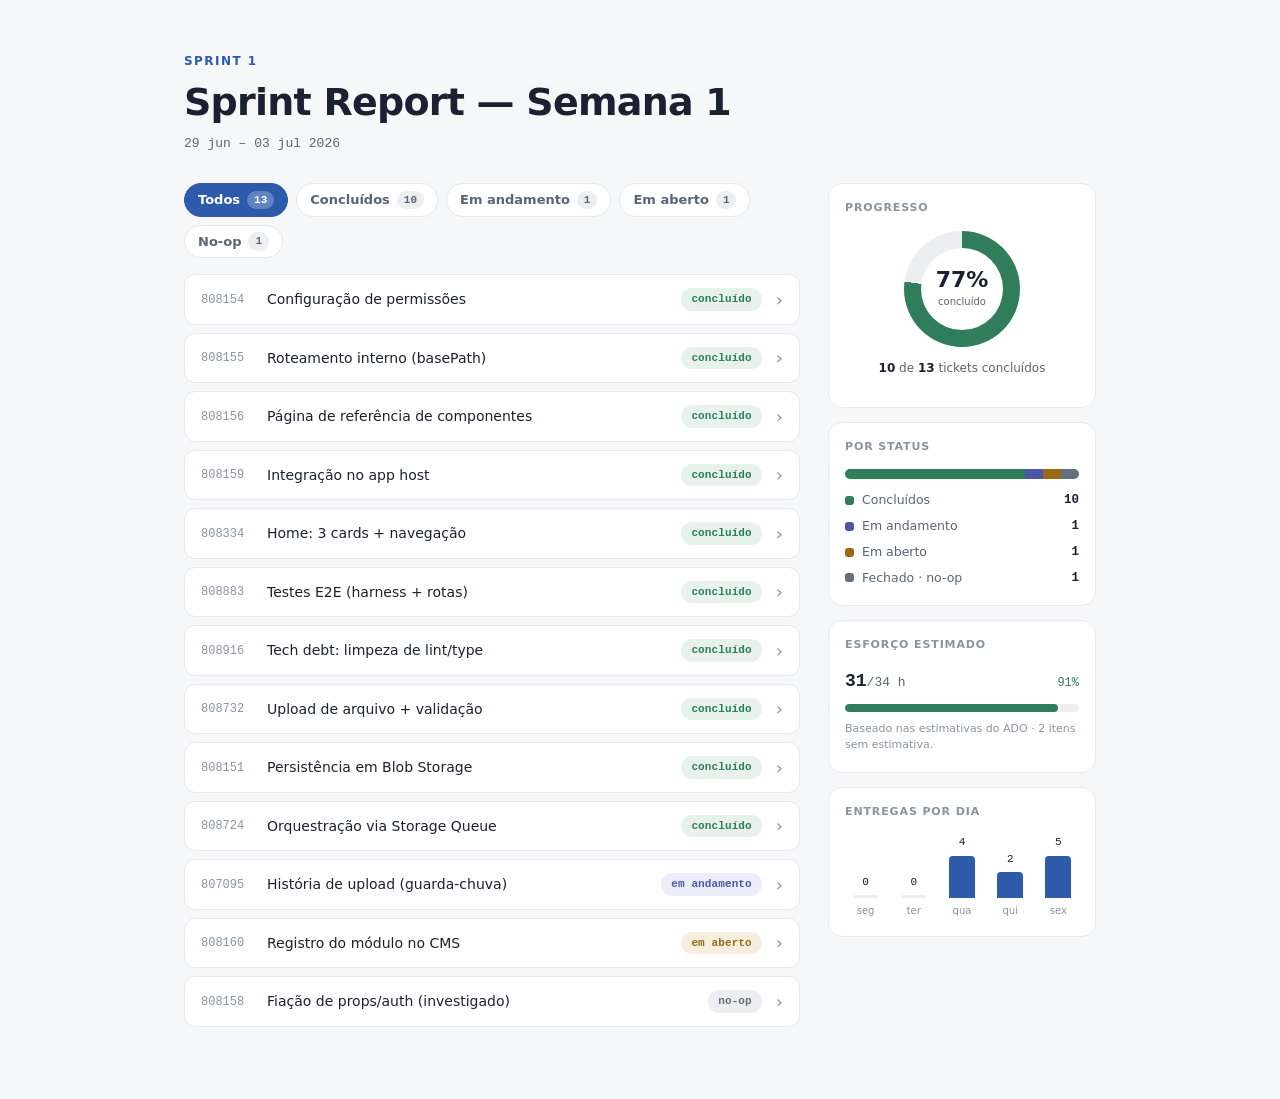
==== index.html @ 4665ab9e "update sprint report — week 1 (filters + analytics)" ====
<!doctype html>
<html lang="pt-BR">
<head>
<meta charset="utf-8">
<meta name="viewport" content="width=device-width, initial-scale=1">
<meta name="description" content="Sprint Report — Semana 1 (29 jun – 03 jul 2026)">
<title>Sprint Report — Semana 1</title>
<style>
  :root {
    --ground: #f6f7f9; --surface: #ffffff; --ink: #1b2130; --muted: #5a6474; --faint: #8a93a2;
    --border: #e5e8ee; --accent: #2e5aac; --accent-soft: #eaf0fb;
    --good: #2f7d5b; --good-soft: #e7f2ec; --wait: #9a6a12; --wait-soft: #f6eede;
    --prog: #4b57a6; --prog-soft: #ecedf8; --neutral: #64707f; --neutral-soft: #eceef1;
    --hover: #eef2fb;
    --sans: ui-sans-serif, system-ui, -apple-system, "Segoe UI", Roboto, Helvetica, Arial, sans-serif;
    --mono: ui-monospace, SFMono-Regular, "SF Mono", Menlo, Consolas, monospace;
  }
  * { box-sizing: border-box; }
  body { margin: 0; background: var(--ground); color: var(--ink); font-family: var(--sans); line-height: 1.5; -webkit-font-smoothing: antialiased; }
  .wrap { max-width: 960px; margin: 0 auto; padding: 52px 24px 72px; }
  .eyebrow { font-size: 12px; font-weight: 600; letter-spacing: .12em; text-transform: uppercase; color: var(--accent); margin: 0 0 12px; }
  h1 { font-size: clamp(26px, 4.5vw, 38px); font-weight: 700; letter-spacing: -0.02em; line-height: 1.1; margin: 0; text-wrap: balance; }
  .daterange { font-family: var(--mono); font-size: 13px; color: var(--muted); margin-top: 10px; font-variant-numeric: tabular-nums; }

  .layout { display: grid; grid-template-columns: minmax(0,1fr) 268px; gap: 28px; align-items: start; margin-top: 30px; }
  @media (max-width: 740px) { .layout { grid-template-columns: 1fr; } .sidebar { position: static !important; order: -1; } }

  .filters { display: flex; flex-wrap: wrap; gap: 8px; margin-bottom: 16px; }
  .fchip { appearance: none; font: inherit; font-size: 13px; font-weight: 600; color: var(--muted); background: var(--surface);
    border: 1px solid var(--border); border-radius: 999px; padding: 6px 13px; cursor: pointer; display: inline-flex; align-items: center; gap: 7px;
    transition: background-color .15s ease, border-color .15s ease, color .15s ease; }
  .fchip span { font-family: var(--mono); font-size: 11px; font-weight: 700; padding: 1px 7px; border-radius: 999px; background: var(--neutral-soft); color: var(--muted); }
  .fchip:hover { background: var(--hover); }
  .fchip[aria-pressed="true"] { background: var(--accent); border-color: var(--accent); color: #fff; }
  .fchip[aria-pressed="true"] span { background: rgba(255,255,255,.25); color: #fff; }
  .fchip:focus-visible { outline: 2px solid var(--accent); outline-offset: 2px; }

  .tickets { display: flex; flex-direction: column; gap: 8px; }
  .empty { color: var(--faint); font-size: 13.5px; padding: 20px 4px; display: none; }

  details.tk { background: var(--surface); border: 1px solid var(--border); border-radius: 11px; overflow: hidden; }
  details.tk[hidden] { display: none; }
  details.tk > summary { list-style: none; cursor: pointer; display: flex; align-items: center; gap: 14px; padding: 13px 16px; user-select: none; transition: background-color .15s ease; }
  details.tk > summary::-webkit-details-marker { display: none; }
  details.tk > summary:hover { background: var(--hover); }
  details.tk > summary:hover .chev { color: var(--accent); }
  details.tk:hover { border-color: #d3dae8; }
  details.tk > summary:focus-visible { outline: 2px solid var(--accent); outline-offset: -2px; border-radius: 11px; }
  details.tk[open] > summary { border-bottom: 1px solid var(--border); }
  summary .id { font-family: var(--mono); font-size: 12px; color: var(--faint); font-variant-numeric: tabular-nums; min-width: 52px; }
  summary .t { font-size: 14px; flex: 1; min-width: 0; }
  summary .chev { color: var(--faint); font-size: 18px; line-height: 1; transition: transform .18s ease; flex-shrink: 0; }
  details.tk[open] > summary .chev { transform: rotate(90deg); }
  @media (prefers-reduced-motion: reduce) { summary .chev, details.tk > summary, .fchip { transition: none; } }
  .tk .desc { padding: 13px 16px 16px 68px; font-size: 13.5px; color: var(--muted); line-height: 1.6; }
  .tk .desc code { font-family: var(--mono); font-size: .9em; background: var(--neutral-soft); color: var(--ink); padding: 1px 5px; border-radius: 5px; }

  .chip { display: inline-block; font-size: 11px; font-weight: 600; padding: 3px 10px; border-radius: 999px; font-family: var(--mono); letter-spacing: .01em; white-space: nowrap; flex-shrink: 0; }
  .chip.done { background: var(--good-soft); color: var(--good); }
  .chip.prog { background: var(--prog-soft); color: var(--prog); }
  .chip.open { background: var(--wait-soft); color: var(--wait); }
  .chip.noop { background: var(--neutral-soft); color: var(--neutral); }

  .sidebar { position: sticky; top: 20px; display: flex; flex-direction: column; gap: 14px; }
  .card { background: var(--surface); border: 1px solid var(--border); border-radius: 14px; padding: 16px 16px 18px; }
  .card h3 { margin: 0 0 14px; font-size: 11px; font-weight: 700; letter-spacing: .08em; text-transform: uppercase; color: var(--faint); }

  .ring { width: 116px; height: 116px; border-radius: 50%; margin: 0 auto 4px;
    background: conic-gradient(var(--good) 0 77%, var(--neutral-soft) 0 100%); display: grid; place-items: center; }
  .ring .hole { width: 82px; height: 82px; border-radius: 50%; background: var(--surface); display: grid; place-items: center; text-align: center; }
  .ring .pct { font-size: 22px; font-weight: 700; font-variant-numeric: tabular-nums; line-height: 1; }
  .ring .sub { font-size: 10px; color: var(--muted); margin-top: 3px; }
  .ring-cap { text-align: center; font-size: 12px; color: var(--muted); }
  .ring-cap b { color: var(--ink); font-variant-numeric: tabular-nums; }

  .stack { display: flex; height: 10px; border-radius: 999px; overflow: hidden; margin-bottom: 12px; }
  .stack > i { display: block; }
  .stack .s-done { background: var(--good); } .stack .s-prog { background: var(--prog); } .stack .s-open { background: var(--wait); } .stack .s-noop { background: var(--neutral); }
  .legend { display: flex; flex-direction: column; gap: 7px; }
  .legend .row { display: flex; align-items: center; gap: 8px; font-size: 12.5px; color: var(--muted); }
  .legend .dot { width: 9px; height: 9px; border-radius: 3px; flex-shrink: 0; }
  .legend .row b { margin-left: auto; font-family: var(--mono); font-variant-numeric: tabular-nums; color: var(--ink); }
  .dot.done { background: var(--good); } .dot.prog { background: var(--prog); } .dot.open { background: var(--wait); } .dot.noop { background: var(--neutral); }

  .effort .top { display: flex; align-items: baseline; justify-content: space-between; margin-bottom: 9px; }
  .effort .h { font-family: var(--mono); font-variant-numeric: tabular-nums; }
  .effort .h b { font-size: 18px; } .effort .h span { color: var(--muted); font-size: 13px; }
  .effort .pct { font-family: var(--mono); font-size: 12px; color: var(--good); }
  .bar { height: 8px; border-radius: 999px; background: var(--neutral-soft); overflow: hidden; }
  .bar > i { display: block; height: 100%; background: var(--good); border-radius: 999px; }
  .note { font-size: 11px; color: var(--faint); margin: 9px 0 0; }

  .days { display: flex; align-items: flex-end; gap: 7px; height: 84px; margin-top: 4px; }
  .days .col { flex: 1; display: flex; flex-direction: column; align-items: center; justify-content: flex-end; gap: 5px; height: 100%; }
  .days .b { width: 100%; max-width: 26px; background: var(--accent); border-radius: 4px 4px 0 0; min-height: 3px; }
  .days .b.zero { background: var(--neutral-soft); }
  .days .n { font-family: var(--mono); font-size: 11px; font-variant-numeric: tabular-nums; color: var(--ink); }
  .days .lbl { font-size: 10px; color: var(--faint); }
</style>
</head>
<body>
<div class="wrap">
  <header>
    <p class="eyebrow">Sprint 1</p>
    <h1>Sprint Report — Semana 1</h1>
    <p class="daterange">29 jun – 03 jul 2026</p>
  </header>

  <div class="layout">
    <main>
      <div class="filters" role="group" aria-label="Filtrar por status">
        <button class="fchip" data-filter="all" aria-pressed="true">Todos <span>13</span></button>
        <button class="fchip" data-filter="done" aria-pressed="false">Concluídos <span>10</span></button>
        <button class="fchip" data-filter="prog" aria-pressed="false">Em andamento <span>1</span></button>
        <button class="fchip" data-filter="open" aria-pressed="false">Em aberto <span>1</span></button>
        <button class="fchip" data-filter="noop" aria-pressed="false">No-op <span>1</span></button>
      </div>

      <div class="tickets">
        <details class="tk" data-status="done"><summary><span class="id">808154</span><span class="t">Configuração de permissões</span><span class="chip done">concluído</span><span class="chev">›</span></summary><div class="desc">Registrou o módulo no pacote de permissões compartilhado (<code>fe-tools</code>) para habilitar o gate de acesso por perfil. Inclui bump de versão do pacote e teste.</div></details>
        <details class="tk" data-status="done"><summary><span class="id">808155</span><span class="t">Roteamento interno (basePath)</span><span class="chip done">concluído</span><span class="chev">›</span></summary><div class="desc">Roteamento interno com React Router sob um <code>basePath</code>, seguindo o padrão já adotado por outros módulos. Inclui rota de showcase protegida para ambientes não-produção.</div></details>
        <details class="tk" data-status="done"><summary><span class="id">808156</span><span class="t">Página de referência de componentes</span><span class="chip done">concluído</span><span class="chev">›</span></summary><div class="desc">Página de showcase da biblioteca de componentes (átomos reconstruídos localmente) como guia de design para devs e IA. Protegida para não-produção.</div></details>
        <details class="tk" data-status="done"><summary><span class="id">808159</span><span class="t">Integração no app host</span><span class="chip done">concluído</span><span class="chev">›</span></summary><div class="desc">Integração do módulo no app host — registro, wrapper e rota protegida por permissão. Passou a consumir o módulo como dependência real do feed (não mais alias local).</div></details>
        <details class="tk" data-status="done"><summary><span class="id">808334</span><span class="t">Home: 3 cards + navegação</span><span class="chip done">concluído</span><span class="chev">›</span></summary><div class="desc">Página inicial com os 3 cards de feature e navegação para páginas stub. Acessibilidade (teclado/aria) e i18n (pt/en/es) cobertos.</div></details>
        <details class="tk" data-status="done"><summary><span class="id">808883</span><span class="t">Testes E2E (harness + rotas)</span><span class="chip done">concluído</span><span class="chev">›</span></summary><div class="desc">Harness de testes E2E (Playwright) co-localizado no repositório do módulo, mais uma suíte de rotas. Execução local/on-demand (estágio de CI adiado por ser dep cross-team).</div></details>
        <details class="tk" data-status="done"><summary><span class="id">808916</span><span class="t">Tech debt: limpeza de lint/type</span><span class="chip done">concluído</span><span class="chev">›</span></summary><div class="desc">Remoção de todas as 28 supressões de lint/type na raiz, trocando comentários de supressão por política de ESLint adequada. Zero warnings ao final.</div></details>
        <details class="tk" data-status="done"><summary><span class="id">808732</span><span class="t">Upload de arquivo + validação</span><span class="chip done">concluído</span><span class="chev">›</span></summary><div class="desc">Tela de upload de arquivo (PDF) com validação no cliente e tratamento de progresso/erro (watchdog de stall + abort).</div></details>
        <details class="tk" data-status="done"><summary><span class="id">808151</span><span class="t">Persistência em Blob Storage</span><span class="chip done">concluído</span><span class="chev">›</span></summary><div class="desc">Camada de persistência do documento em Azure Blob Storage, com validação (magic bytes) e limite de tamanho no caminho de upload.</div></details>
        <details class="tk" data-status="done"><summary><span class="id">808724</span><span class="t">Orquestração via Storage Queue</span><span class="chip done">concluído</span><span class="chev">›</span></summary><div class="desc">Orquestração via Azure Storage Queue para disparar o pipeline de ingestão de forma assíncrona (event-driven).</div></details>
        <details class="tk" data-status="prog"><summary><span class="id">807095</span><span class="t">História de upload (guarda-chuva)</span><span class="chip prog">em andamento</span><span class="chev">›</span></summary><div class="desc">História guarda-chuva do upload de arquivo via seleção manual. As tasks de front e backend já concluíram; a história segue aberta para o restante do fluxo (extração/processamento).</div></details>
        <details class="tk" data-status="open"><summary><span class="id">808160</span><span class="t">Registro do módulo no CMS</span><span class="chip open">em aberto</span><span class="chev">›</span></summary><div class="desc">Registro da entrada do módulo no CMS (catálogo de módulos) — pendente de execução.</div></details>
        <details class="tk" data-status="noop"><summary><span class="id">808158</span><span class="t">Fiação de props/auth (investigado)</span><span class="chip noop">no-op</span><span class="chev">›</span></summary><div class="desc">Investigação da fiação de props/contexto e auth no wrapper. Conclusão: não era necessária — o app host já provia o essencial e o módulo trata os próprios erros — então foi fechada sem alteração de código (escopo já coberto).</div></details>
      </div>
      <p class="empty">Nenhum ticket nesta categoria.</p>
    </main>

    <aside class="sidebar" aria-label="Métricas da sprint">
      <div class="card">
        <h3>Progresso</h3>
        <div class="ring"><div class="hole"><div><div class="pct">77%</div><div class="sub">concluído</div></div></div></div>
        <p class="ring-cap"><b>10</b> de <b>13</b> tickets concluídos</p>
      </div>

      <div class="card">
        <h3>Por status</h3>
        <div class="stack" aria-hidden="true">
          <i class="s-done" style="width:77%"></i><i class="s-prog" style="width:7.7%"></i><i class="s-open" style="width:7.7%"></i><i class="s-noop" style="width:7.6%"></i>
        </div>
        <div class="legend">
          <div class="row"><span class="dot done"></span>Concluídos <b>10</b></div>
          <div class="row"><span class="dot prog"></span>Em andamento <b>1</b></div>
          <div class="row"><span class="dot open"></span>Em aberto <b>1</b></div>
          <div class="row"><span class="dot noop"></span>Fechado · no-op <b>1</b></div>
        </div>
      </div>

      <div class="card effort">
        <h3>Esforço estimado</h3>
        <div class="top"><span class="h"><b>31</b><span>/34 h</span></span><span class="pct">91%</span></div>
        <div class="bar"><i style="width:91%"></i></div>
        <p class="note">Baseado nas estimativas do ADO · 2 itens sem estimativa.</p>
      </div>

      <div class="card">
        <h3>Entregas por dia</h3>
        <div class="days">
          <div class="col"><span class="n">0</span><div class="b zero" style="height:3px"></div><span class="lbl">seg</span></div>
          <div class="col"><span class="n">0</span><div class="b zero" style="height:3px"></div><span class="lbl">ter</span></div>
          <div class="col"><span class="n">4</span><div class="b" style="height:51px"></div><span class="lbl">qua</span></div>
          <div class="col"><span class="n">2</span><div class="b" style="height:26px"></div><span class="lbl">qui</span></div>
          <div class="col"><span class="n">5</span><div class="b" style="height:64px"></div><span class="lbl">sex</span></div>
        </div>
      </div>
    </aside>
  </div>
</div>

<script>
  (function () {
    var chips = Array.prototype.slice.call(document.querySelectorAll('.fchip'));
    var items = Array.prototype.slice.call(document.querySelectorAll('details.tk'));
    var empty = document.querySelector('.empty');
    function apply(filter) {
      var shown = 0;
      items.forEach(function (it) {
        var match = filter === 'all' || it.getAttribute('data-status') === filter;
        it.hidden = !match;
        if (match) shown++;
      });
      empty.style.display = shown ? 'none' : 'block';
    }
    chips.forEach(function (c) {
      c.addEventListener('click', function () {
        chips.forEach(function (x) { x.setAttribute('aria-pressed', x === c ? 'true' : 'false'); });
        apply(c.getAttribute('data-filter'));
      });
    });
  })();
</script>
</body>
</html>
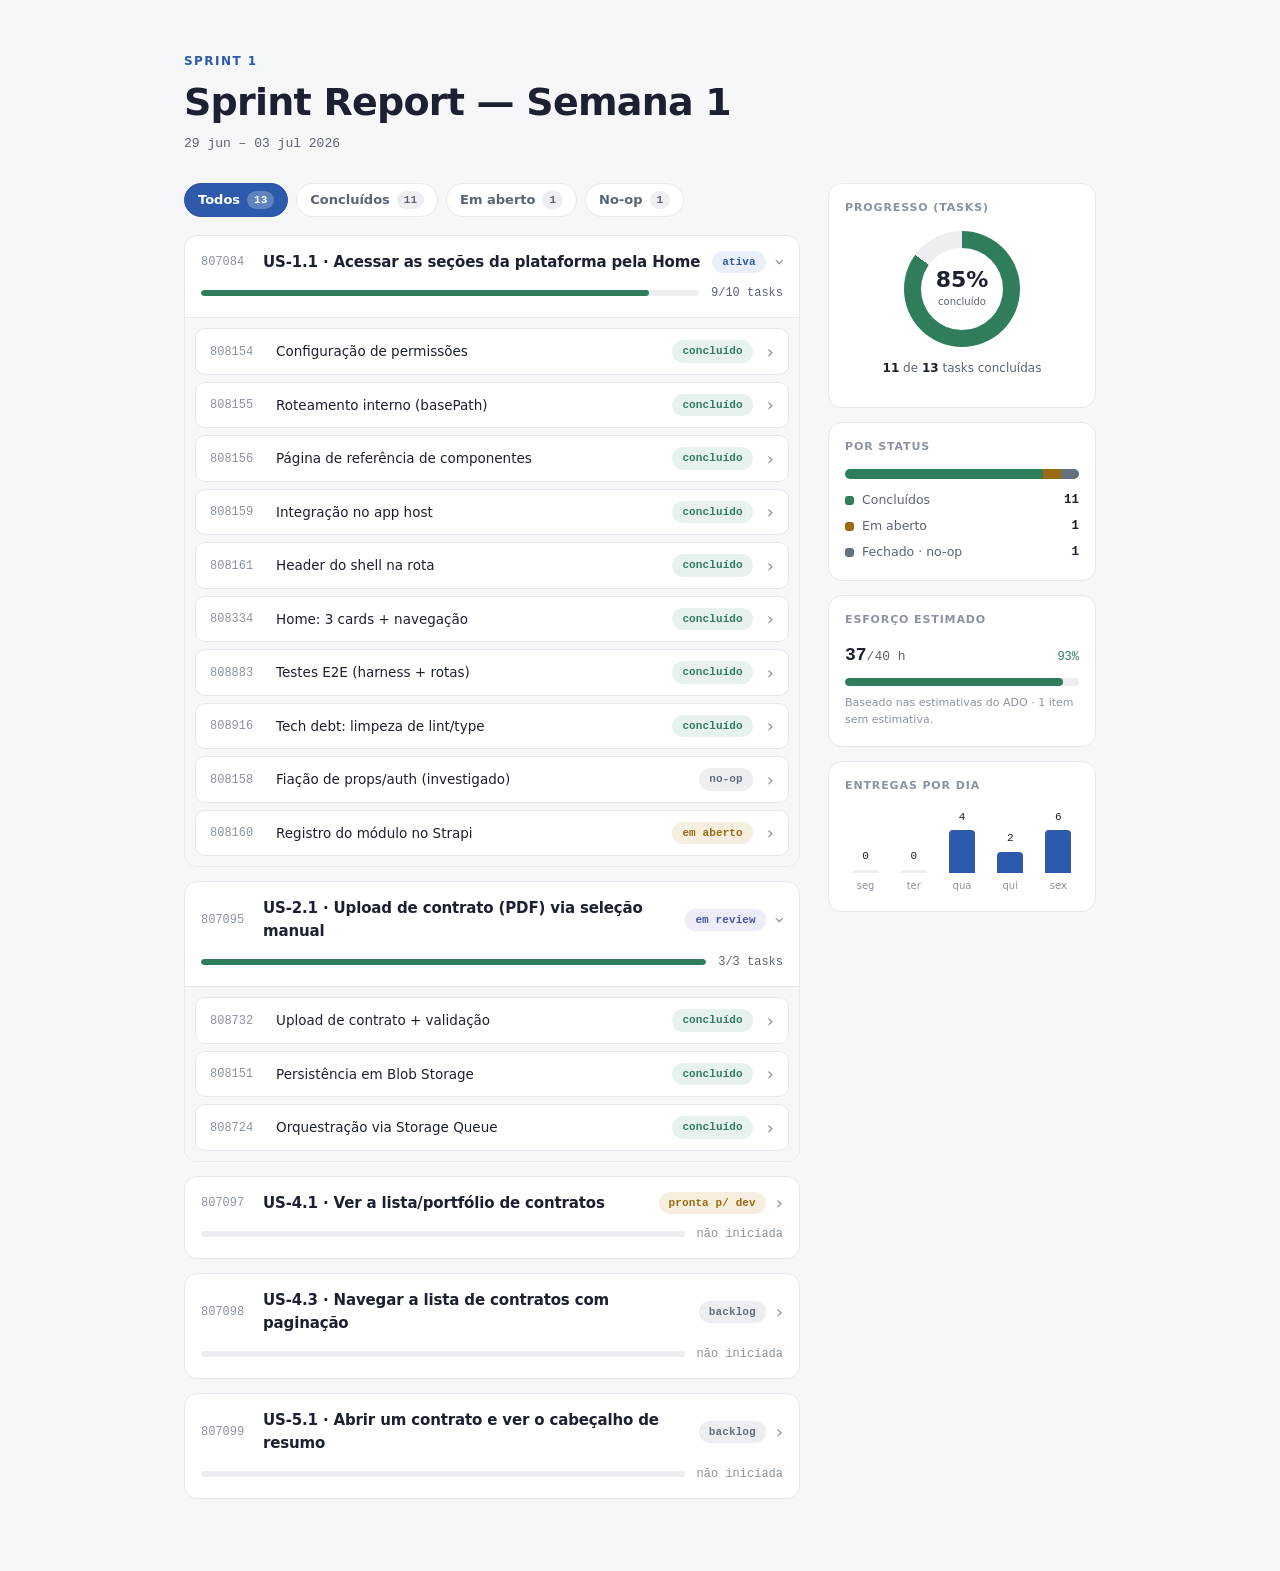
==== commit 192f7a64: "update sprint report — week 1 (stories wrap tasks, collapsible)" ====
--- a/index.html
+++ b/index.html
@@ -25,7 +25,7 @@
   .layout { display: grid; grid-template-columns: minmax(0,1fr) 268px; gap: 28px; align-items: start; margin-top: 30px; }
   @media (max-width: 740px) { .layout { grid-template-columns: 1fr; } .sidebar { position: static !important; order: -1; } }
 
-  .filters { display: flex; flex-wrap: wrap; gap: 8px; margin-bottom: 16px; }
+  .filters { display: flex; flex-wrap: wrap; gap: 8px; margin-bottom: 18px; }
   .fchip { appearance: none; font: inherit; font-size: 13px; font-weight: 600; color: var(--muted); background: var(--surface);
     border: 1px solid var(--border); border-radius: 999px; padding: 6px 13px; cursor: pointer; display: inline-flex; align-items: center; gap: 7px;
     transition: background-color .15s ease, border-color .15s ease, color .15s ease; }
@@ -35,53 +35,71 @@
   .fchip[aria-pressed="true"] span { background: rgba(255,255,255,.25); color: #fff; }
   .fchip:focus-visible { outline: 2px solid var(--accent); outline-offset: 2px; }
 
-  .tickets { display: flex; flex-direction: column; gap: 8px; }
-  .empty { color: var(--faint); font-size: 13.5px; padding: 20px 4px; display: none; }
-
-  details.tk { background: var(--surface); border: 1px solid var(--border); border-radius: 11px; overflow: hidden; }
+  .groups { display: flex; flex-direction: column; gap: 14px; }
+  details.sg { border: 1px solid var(--border); border-radius: 13px; overflow: hidden; background: var(--surface); }
+  details.sg[hidden] { display: none; }
+  details.sg > summary.sg-head { list-style: none; cursor: pointer; padding: 15px 16px; user-select: none; transition: background-color .15s ease; }
+  details.sg > summary.sg-head::-webkit-details-marker { display: none; }
+  details.sg > summary.sg-head:hover { background: var(--hover); }
+  details.sg > summary.sg-head:focus-visible { outline: 2px solid var(--accent); outline-offset: -2px; border-radius: 13px; }
+  .sg-head .top { display: flex; align-items: center; gap: 10px; }
+  .sg-head .id { font-family: var(--mono); font-size: 12px; color: var(--faint); font-variant-numeric: tabular-nums; min-width: 52px; }
+  .sg-head .title { font-size: 15px; font-weight: 700; flex: 1; min-width: 0; letter-spacing: -0.01em; }
+  .sg-head .chev { color: var(--faint); font-size: 18px; line-height: 1; transition: transform .18s ease; flex-shrink: 0; }
+  details.sg[open] > summary.sg-head .chev { transform: rotate(90deg); }
+  .sg-head .s-prog { display: flex; align-items: center; gap: 12px; margin-top: 11px; }
+  .sg-head .s-bar { flex: 1; height: 6px; background: var(--neutral-soft); border-radius: 999px; overflow: hidden; }
+  .sg-head .s-bar > i { display: block; height: 100%; background: var(--good); border-radius: 999px; }
+  .sg-head .s-frac { font-family: var(--mono); font-size: 12px; color: var(--muted); font-variant-numeric: tabular-nums; white-space: nowrap; }
+  .sg.na .s-frac { color: var(--faint); }
+  .sg-tasks { background: var(--ground); border-top: 1px solid var(--border); padding: 10px; display: flex; flex-direction: column; gap: 7px; }
+  .sg-empty { background: var(--ground); border-top: 1px solid var(--border); padding: 13px 16px; color: var(--faint); font-size: 12.5px; }
+  @media (prefers-reduced-motion: reduce) { .sg-head .chev, details.sg > summary.sg-head { transition: none; } }
+
+  details.tk { background: var(--surface); border: 1px solid var(--border); border-radius: 10px; overflow: hidden; }
   details.tk[hidden] { display: none; }
-  details.tk > summary { list-style: none; cursor: pointer; display: flex; align-items: center; gap: 14px; padding: 13px 16px; user-select: none; transition: background-color .15s ease; }
+  details.tk > summary { list-style: none; cursor: pointer; display: flex; align-items: center; gap: 14px; padding: 11px 14px; user-select: none; transition: background-color .15s ease; }
   details.tk > summary::-webkit-details-marker { display: none; }
   details.tk > summary:hover { background: var(--hover); }
   details.tk > summary:hover .chev { color: var(--accent); }
   details.tk:hover { border-color: #d3dae8; }
-  details.tk > summary:focus-visible { outline: 2px solid var(--accent); outline-offset: -2px; border-radius: 11px; }
+  details.tk > summary:focus-visible { outline: 2px solid var(--accent); outline-offset: -2px; border-radius: 10px; }
   details.tk[open] > summary { border-bottom: 1px solid var(--border); }
   summary .id { font-family: var(--mono); font-size: 12px; color: var(--faint); font-variant-numeric: tabular-nums; min-width: 52px; }
-  summary .t { font-size: 14px; flex: 1; min-width: 0; }
+  summary .t { font-size: 13.5px; flex: 1; min-width: 0; }
   summary .chev { color: var(--faint); font-size: 18px; line-height: 1; transition: transform .18s ease; flex-shrink: 0; }
   details.tk[open] > summary .chev { transform: rotate(90deg); }
   @media (prefers-reduced-motion: reduce) { summary .chev, details.tk > summary, .fchip { transition: none; } }
-  .tk .desc { padding: 13px 16px 16px 68px; font-size: 13.5px; color: var(--muted); line-height: 1.6; }
+  .tk .desc { padding: 12px 14px 15px 66px; font-size: 13px; color: var(--muted); line-height: 1.6; }
   .tk .desc code { font-family: var(--mono); font-size: .9em; background: var(--neutral-soft); color: var(--ink); padding: 1px 5px; border-radius: 5px; }
 
   .chip { display: inline-block; font-size: 11px; font-weight: 600; padding: 3px 10px; border-radius: 999px; font-family: var(--mono); letter-spacing: .01em; white-space: nowrap; flex-shrink: 0; }
   .chip.done { background: var(--good-soft); color: var(--good); }
-  .chip.prog { background: var(--prog-soft); color: var(--prog); }
   .chip.open { background: var(--wait-soft); color: var(--wait); }
   .chip.noop { background: var(--neutral-soft); color: var(--neutral); }
+  .chip.active { background: var(--accent-soft); color: var(--accent); }
+  .chip.review { background: var(--prog-soft); color: var(--prog); }
+  .chip.ready { background: var(--wait-soft); color: var(--wait); }
+
+  .empty-all { color: var(--faint); font-size: 13.5px; padding: 20px 4px; display: none; }
 
   .sidebar { position: sticky; top: 20px; display: flex; flex-direction: column; gap: 14px; }
   .card { background: var(--surface); border: 1px solid var(--border); border-radius: 14px; padding: 16px 16px 18px; }
   .card h3 { margin: 0 0 14px; font-size: 11px; font-weight: 700; letter-spacing: .08em; text-transform: uppercase; color: var(--faint); }
-
-  .ring { width: 116px; height: 116px; border-radius: 50%; margin: 0 auto 4px;
-    background: conic-gradient(var(--good) 0 77%, var(--neutral-soft) 0 100%); display: grid; place-items: center; }
+  .ring { width: 116px; height: 116px; border-radius: 50%; margin: 0 auto 4px; background: conic-gradient(var(--good) 0 85%, var(--neutral-soft) 0 100%); display: grid; place-items: center; }
   .ring .hole { width: 82px; height: 82px; border-radius: 50%; background: var(--surface); display: grid; place-items: center; text-align: center; }
   .ring .pct { font-size: 22px; font-weight: 700; font-variant-numeric: tabular-nums; line-height: 1; }
   .ring .sub { font-size: 10px; color: var(--muted); margin-top: 3px; }
   .ring-cap { text-align: center; font-size: 12px; color: var(--muted); }
   .ring-cap b { color: var(--ink); font-variant-numeric: tabular-nums; }
-
   .stack { display: flex; height: 10px; border-radius: 999px; overflow: hidden; margin-bottom: 12px; }
   .stack > i { display: block; }
-  .stack .s-done { background: var(--good); } .stack .s-prog { background: var(--prog); } .stack .s-open { background: var(--wait); } .stack .s-noop { background: var(--neutral); }
+  .stack .s-done { background: var(--good); } .stack .s-open { background: var(--wait); } .stack .s-noop { background: var(--neutral); }
   .legend { display: flex; flex-direction: column; gap: 7px; }
   .legend .row { display: flex; align-items: center; gap: 8px; font-size: 12.5px; color: var(--muted); }
   .legend .dot { width: 9px; height: 9px; border-radius: 3px; flex-shrink: 0; }
   .legend .row b { margin-left: auto; font-family: var(--mono); font-variant-numeric: tabular-nums; color: var(--ink); }
-  .dot.done { background: var(--good); } .dot.prog { background: var(--prog); } .dot.open { background: var(--wait); } .dot.noop { background: var(--neutral); }
-
+  .dot.done { background: var(--good); } .dot.open { background: var(--wait); } .dot.noop { background: var(--neutral); }
   .effort .top { display: flex; align-items: baseline; justify-content: space-between; margin-bottom: 9px; }
   .effort .h { font-family: var(--mono); font-variant-numeric: tabular-nums; }
   .effort .h b { font-size: 18px; } .effort .h span { color: var(--muted); font-size: 13px; }
@@ -89,7 +107,6 @@
   .bar { height: 8px; border-radius: 999px; background: var(--neutral-soft); overflow: hidden; }
   .bar > i { display: block; height: 100%; background: var(--good); border-radius: 999px; }
   .note { font-size: 11px; color: var(--faint); margin: 9px 0 0; }
-
   .days { display: flex; align-items: flex-end; gap: 7px; height: 84px; margin-top: 4px; }
   .days .col { flex: 1; display: flex; flex-direction: column; align-items: center; justify-content: flex-end; gap: 5px; height: 100%; }
   .days .b { width: 100%; max-width: 26px; background: var(--accent); border-radius: 4px 4px 0 0; min-height: 3px; }
@@ -108,67 +125,99 @@
 
   <div class="layout">
     <main>
-      <div class="filters" role="group" aria-label="Filtrar por status">
+      <div class="filters" role="group" aria-label="Filtrar tasks por status">
         <button class="fchip" data-filter="all" aria-pressed="true">Todos <span>13</span></button>
-        <button class="fchip" data-filter="done" aria-pressed="false">Concluídos <span>10</span></button>
-        <button class="fchip" data-filter="prog" aria-pressed="false">Em andamento <span>1</span></button>
+        <button class="fchip" data-filter="done" aria-pressed="false">Concluídos <span>11</span></button>
         <button class="fchip" data-filter="open" aria-pressed="false">Em aberto <span>1</span></button>
         <button class="fchip" data-filter="noop" aria-pressed="false">No-op <span>1</span></button>
       </div>
 
-      <div class="tickets">
-        <details class="tk" data-status="done"><summary><span class="id">808154</span><span class="t">Configuração de permissões</span><span class="chip done">concluído</span><span class="chev">›</span></summary><div class="desc">Registrou o módulo no pacote de permissões compartilhado (<code>fe-tools</code>) para habilitar o gate de acesso por perfil. Inclui bump de versão do pacote e teste.</div></details>
-        <details class="tk" data-status="done"><summary><span class="id">808155</span><span class="t">Roteamento interno (basePath)</span><span class="chip done">concluído</span><span class="chev">›</span></summary><div class="desc">Roteamento interno com React Router sob um <code>basePath</code>, seguindo o padrão já adotado por outros módulos. Inclui rota de showcase protegida para ambientes não-produção.</div></details>
-        <details class="tk" data-status="done"><summary><span class="id">808156</span><span class="t">Página de referência de componentes</span><span class="chip done">concluído</span><span class="chev">›</span></summary><div class="desc">Página de showcase da biblioteca de componentes (átomos reconstruídos localmente) como guia de design para devs e IA. Protegida para não-produção.</div></details>
-        <details class="tk" data-status="done"><summary><span class="id">808159</span><span class="t">Integração no app host</span><span class="chip done">concluído</span><span class="chev">›</span></summary><div class="desc">Integração do módulo no app host — registro, wrapper e rota protegida por permissão. Passou a consumir o módulo como dependência real do feed (não mais alias local).</div></details>
-        <details class="tk" data-status="done"><summary><span class="id">808334</span><span class="t">Home: 3 cards + navegação</span><span class="chip done">concluído</span><span class="chev">›</span></summary><div class="desc">Página inicial com os 3 cards de feature e navegação para páginas stub. Acessibilidade (teclado/aria) e i18n (pt/en/es) cobertos.</div></details>
-        <details class="tk" data-status="done"><summary><span class="id">808883</span><span class="t">Testes E2E (harness + rotas)</span><span class="chip done">concluído</span><span class="chev">›</span></summary><div class="desc">Harness de testes E2E (Playwright) co-localizado no repositório do módulo, mais uma suíte de rotas. Execução local/on-demand (estágio de CI adiado por ser dep cross-team).</div></details>
-        <details class="tk" data-status="done"><summary><span class="id">808916</span><span class="t">Tech debt: limpeza de lint/type</span><span class="chip done">concluído</span><span class="chev">›</span></summary><div class="desc">Remoção de todas as 28 supressões de lint/type na raiz, trocando comentários de supressão por política de ESLint adequada. Zero warnings ao final.</div></details>
-        <details class="tk" data-status="done"><summary><span class="id">808732</span><span class="t">Upload de arquivo + validação</span><span class="chip done">concluído</span><span class="chev">›</span></summary><div class="desc">Tela de upload de arquivo (PDF) com validação no cliente e tratamento de progresso/erro (watchdog de stall + abort).</div></details>
-        <details class="tk" data-status="done"><summary><span class="id">808151</span><span class="t">Persistência em Blob Storage</span><span class="chip done">concluído</span><span class="chev">›</span></summary><div class="desc">Camada de persistência do documento em Azure Blob Storage, com validação (magic bytes) e limite de tamanho no caminho de upload.</div></details>
-        <details class="tk" data-status="done"><summary><span class="id">808724</span><span class="t">Orquestração via Storage Queue</span><span class="chip done">concluído</span><span class="chev">›</span></summary><div class="desc">Orquestração via Azure Storage Queue para disparar o pipeline de ingestão de forma assíncrona (event-driven).</div></details>
-        <details class="tk" data-status="prog"><summary><span class="id">807095</span><span class="t">História de upload (guarda-chuva)</span><span class="chip prog">em andamento</span><span class="chev">›</span></summary><div class="desc">História guarda-chuva do upload de arquivo via seleção manual. As tasks de front e backend já concluíram; a história segue aberta para o restante do fluxo (extração/processamento).</div></details>
-        <details class="tk" data-status="open"><summary><span class="id">808160</span><span class="t">Registro do módulo no CMS</span><span class="chip open">em aberto</span><span class="chev">›</span></summary><div class="desc">Registro da entrada do módulo no CMS (catálogo de módulos) — pendente de execução.</div></details>
-        <details class="tk" data-status="noop"><summary><span class="id">808158</span><span class="t">Fiação de props/auth (investigado)</span><span class="chip noop">no-op</span><span class="chev">›</span></summary><div class="desc">Investigação da fiação de props/contexto e auth no wrapper. Conclusão: não era necessária — o app host já provia o essencial e o módulo trata os próprios erros — então foi fechada sem alteração de código (escopo já coberto).</div></details>
-      </div>
-      <p class="empty">Nenhum ticket nesta categoria.</p>
+      <div class="groups">
+        <details class="sg" open>
+          <summary class="sg-head">
+            <div class="top"><span class="id">807084</span><span class="title">US-1.1 · Acessar as seções da plataforma pela Home</span><span class="chip active">ativa</span><span class="chev">›</span></div>
+            <div class="s-prog"><div class="s-bar"><i style="width:90%"></i></div><span class="s-frac">9/10 tasks</span></div>
+          </summary>
+          <div class="sg-tasks">
+            <details class="tk" data-status="done"><summary><span class="id">808154</span><span class="t">Configuração de permissões</span><span class="chip done">concluído</span><span class="chev">›</span></summary><div class="desc">Registrou o módulo no pacote de permissões compartilhado (<code>fe-tools</code>) para habilitar o gate de acesso por perfil. Inclui bump de versão do pacote e teste.</div></details>
+            <details class="tk" data-status="done"><summary><span class="id">808155</span><span class="t">Roteamento interno (basePath)</span><span class="chip done">concluído</span><span class="chev">›</span></summary><div class="desc">Roteamento interno com React Router sob um <code>basePath</code>, seguindo o padrão já adotado por outros módulos. Inclui rota de showcase protegida para ambientes não-produção.</div></details>
+            <details class="tk" data-status="done"><summary><span class="id">808156</span><span class="t">Página de referência de componentes</span><span class="chip done">concluído</span><span class="chev">›</span></summary><div class="desc">Página de showcase da biblioteca de componentes (átomos reconstruídos localmente) como guia de design para devs e IA. Protegida para não-produção.</div></details>
+            <details class="tk" data-status="done"><summary><span class="id">808159</span><span class="t">Integração no app host</span><span class="chip done">concluído</span><span class="chev">›</span></summary><div class="desc">Integração do módulo no app host — registro, wrapper e rota protegida por permissão. Passou a consumir o módulo como dependência real do feed (não mais alias local).</div></details>
+            <details class="tk" data-status="done"><summary><span class="id">808161</span><span class="t">Header do shell na rota</span><span class="chip done">concluído</span><span class="chev">›</span></summary><div class="desc">Renderiza o header do app host na rota do módulo (seletor de site + menu do usuário), reutilizando o componente do container — sem reconstruir nada dentro do módulo.</div></details>
+            <details class="tk" data-status="done"><summary><span class="id">808334</span><span class="t">Home: 3 cards + navegação</span><span class="chip done">concluído</span><span class="chev">›</span></summary><div class="desc">Página inicial com os 3 cards de feature e navegação para páginas stub. Acessibilidade (teclado/aria) e i18n (pt/en/es) cobertos.</div></details>
+            <details class="tk" data-status="done"><summary><span class="id">808883</span><span class="t">Testes E2E (harness + rotas)</span><span class="chip done">concluído</span><span class="chev">›</span></summary><div class="desc">Harness de testes E2E (Playwright) co-localizado no repositório do módulo, mais uma suíte de rotas. Execução local/on-demand (estágio de CI adiado por ser dep cross-team).</div></details>
+            <details class="tk" data-status="done"><summary><span class="id">808916</span><span class="t">Tech debt: limpeza de lint/type</span><span class="chip done">concluído</span><span class="chev">›</span></summary><div class="desc">Remoção de todas as 28 supressões de lint/type na raiz, trocando comentários de supressão por política de ESLint adequada. Zero warnings ao final.</div></details>
+            <details class="tk" data-status="noop"><summary><span class="id">808158</span><span class="t">Fiação de props/auth (investigado)</span><span class="chip noop">no-op</span><span class="chev">›</span></summary><div class="desc">Investigação da fiação de props/contexto e auth no wrapper. Conclusão: não era necessária — o app host já provia o essencial e o módulo trata os próprios erros — então foi fechada sem alteração de código (escopo já coberto).</div></details>
+            <details class="tk" data-status="open"><summary><span class="id">808160</span><span class="t">Registro do módulo no Strapi</span><span class="chip open">em aberto</span><span class="chev">›</span></summary><div class="desc">Registro da entrada do módulo no Strapi (catálogo de módulos) — pendente de execução.</div></details>
+          </div>
+        </details>
+
+        <details class="sg" open>
+          <summary class="sg-head">
+            <div class="top"><span class="id">807095</span><span class="title">US-2.1 · Upload de contrato (PDF) via seleção manual</span><span class="chip review">em review</span><span class="chev">›</span></div>
+            <div class="s-prog"><div class="s-bar"><i style="width:100%"></i></div><span class="s-frac">3/3 tasks</span></div>
+          </summary>
+          <div class="sg-tasks">
+            <details class="tk" data-status="done"><summary><span class="id">808732</span><span class="t">Upload de contrato + validação</span><span class="chip done">concluído</span><span class="chev">›</span></summary><div class="desc">Tela de upload de contrato (PDF) com validação no cliente e tratamento de progresso/erro (watchdog de stall + abort).</div></details>
+            <details class="tk" data-status="done"><summary><span class="id">808151</span><span class="t">Persistência em Blob Storage</span><span class="chip done">concluído</span><span class="chev">›</span></summary><div class="desc">Camada de persistência do contrato em Azure Blob Storage, com validação (magic bytes) e limite de tamanho no caminho de upload.</div></details>
+            <details class="tk" data-status="done"><summary><span class="id">808724</span><span class="t">Orquestração via Storage Queue</span><span class="chip done">concluído</span><span class="chev">›</span></summary><div class="desc">Orquestração via Azure Storage Queue para disparar o pipeline de ingestão de forma assíncrona (event-driven).</div></details>
+          </div>
+        </details>
+
+        <details class="sg na">
+          <summary class="sg-head">
+            <div class="top"><span class="id">807097</span><span class="title">US-4.1 · Ver a lista/portfólio de contratos</span><span class="chip ready">pronta p/ dev</span><span class="chev">›</span></div>
+            <div class="s-prog"><div class="s-bar"><i style="width:0%"></i></div><span class="s-frac">não iniciada</span></div>
+          </summary>
+          <div class="sg-empty">Sem tasks nesta sprint.</div>
+        </details>
+        <details class="sg na">
+          <summary class="sg-head">
+            <div class="top"><span class="id">807098</span><span class="title">US-4.3 · Navegar a lista de contratos com paginação</span><span class="chip noop">backlog</span><span class="chev">›</span></div>
+            <div class="s-prog"><div class="s-bar"><i style="width:0%"></i></div><span class="s-frac">não iniciada</span></div>
+          </summary>
+          <div class="sg-empty">Sem tasks nesta sprint.</div>
+        </details>
+        <details class="sg na">
+          <summary class="sg-head">
+            <div class="top"><span class="id">807099</span><span class="title">US-5.1 · Abrir um contrato e ver o cabeçalho de resumo</span><span class="chip noop">backlog</span><span class="chev">›</span></div>
+            <div class="s-prog"><div class="s-bar"><i style="width:0%"></i></div><span class="s-frac">não iniciada</span></div>
+          </summary>
+          <div class="sg-empty">Sem tasks nesta sprint.</div>
+        </details>
+      </div>
+      <p class="empty-all">Nenhuma task nesta categoria.</p>
     </main>
 
     <aside class="sidebar" aria-label="Métricas da sprint">
       <div class="card">
-        <h3>Progresso</h3>
-        <div class="ring"><div class="hole"><div><div class="pct">77%</div><div class="sub">concluído</div></div></div></div>
-        <p class="ring-cap"><b>10</b> de <b>13</b> tickets concluídos</p>
-      </div>
-
+        <h3>Progresso (tasks)</h3>
+        <div class="ring"><div class="hole"><div><div class="pct">85%</div><div class="sub">concluído</div></div></div></div>
+        <p class="ring-cap"><b>11</b> de <b>13</b> tasks concluídas</p>
+      </div>
       <div class="card">
         <h3>Por status</h3>
-        <div class="stack" aria-hidden="true">
-          <i class="s-done" style="width:77%"></i><i class="s-prog" style="width:7.7%"></i><i class="s-open" style="width:7.7%"></i><i class="s-noop" style="width:7.6%"></i>
-        </div>
+        <div class="stack" aria-hidden="true"><i class="s-done" style="width:84.6%"></i><i class="s-open" style="width:7.7%"></i><i class="s-noop" style="width:7.7%"></i></div>
         <div class="legend">
-          <div class="row"><span class="dot done"></span>Concluídos <b>10</b></div>
-          <div class="row"><span class="dot prog"></span>Em andamento <b>1</b></div>
+          <div class="row"><span class="dot done"></span>Concluídos <b>11</b></div>
           <div class="row"><span class="dot open"></span>Em aberto <b>1</b></div>
           <div class="row"><span class="dot noop"></span>Fechado · no-op <b>1</b></div>
         </div>
       </div>
-
       <div class="card effort">
         <h3>Esforço estimado</h3>
-        <div class="top"><span class="h"><b>31</b><span>/34 h</span></span><span class="pct">91%</span></div>
-        <div class="bar"><i style="width:91%"></i></div>
-        <p class="note">Baseado nas estimativas do ADO · 2 itens sem estimativa.</p>
-      </div>
-
+        <div class="top"><span class="h"><b>37</b><span>/40 h</span></span><span class="pct">93%</span></div>
+        <div class="bar"><i style="width:93%"></i></div>
+        <p class="note">Baseado nas estimativas do ADO · 1 item sem estimativa.</p>
+      </div>
       <div class="card">
         <h3>Entregas por dia</h3>
         <div class="days">
           <div class="col"><span class="n">0</span><div class="b zero" style="height:3px"></div><span class="lbl">seg</span></div>
           <div class="col"><span class="n">0</span><div class="b zero" style="height:3px"></div><span class="lbl">ter</span></div>
-          <div class="col"><span class="n">4</span><div class="b" style="height:51px"></div><span class="lbl">qua</span></div>
-          <div class="col"><span class="n">2</span><div class="b" style="height:26px"></div><span class="lbl">qui</span></div>
-          <div class="col"><span class="n">5</span><div class="b" style="height:64px"></div><span class="lbl">sex</span></div>
+          <div class="col"><span class="n">4</span><div class="b" style="height:43px"></div><span class="lbl">qua</span></div>
+          <div class="col"><span class="n">2</span><div class="b" style="height:21px"></div><span class="lbl">qui</span></div>
+          <div class="col"><span class="n">6</span><div class="b" style="height:64px"></div><span class="lbl">sex</span></div>
         </div>
       </div>
     </aside>
@@ -178,16 +227,26 @@
 <script>
   (function () {
     var chips = Array.prototype.slice.call(document.querySelectorAll('.fchip'));
-    var items = Array.prototype.slice.call(document.querySelectorAll('details.tk'));
-    var empty = document.querySelector('.empty');
+    var groups = Array.prototype.slice.call(document.querySelectorAll('.sg'));
+    var emptyAll = document.querySelector('.empty-all');
     function apply(filter) {
-      var shown = 0;
-      items.forEach(function (it) {
-        var match = filter === 'all' || it.getAttribute('data-status') === filter;
-        it.hidden = !match;
-        if (match) shown++;
+      var totalShown = 0;
+      groups.forEach(function (g) {
+        var tasks = Array.prototype.slice.call(g.querySelectorAll('details.tk'));
+        var visible = 0;
+        tasks.forEach(function (t) {
+          var match = filter === 'all' || t.getAttribute('data-status') === filter;
+          t.hidden = !match; if (match) visible++;
+        });
+        var showGroup = filter === 'all' || visible > 0;
+        g.hidden = !showGroup;
+        if (showGroup) {
+          totalShown++;
+          if (filter !== 'all') g.open = true;
+          else g.open = !g.classList.contains('na');
+        }
       });
-      empty.style.display = shown ? 'none' : 'block';
+      emptyAll.style.display = totalShown ? 'none' : 'block';
     }
     chips.forEach(function (c) {
       c.addEventListener('click', function () {
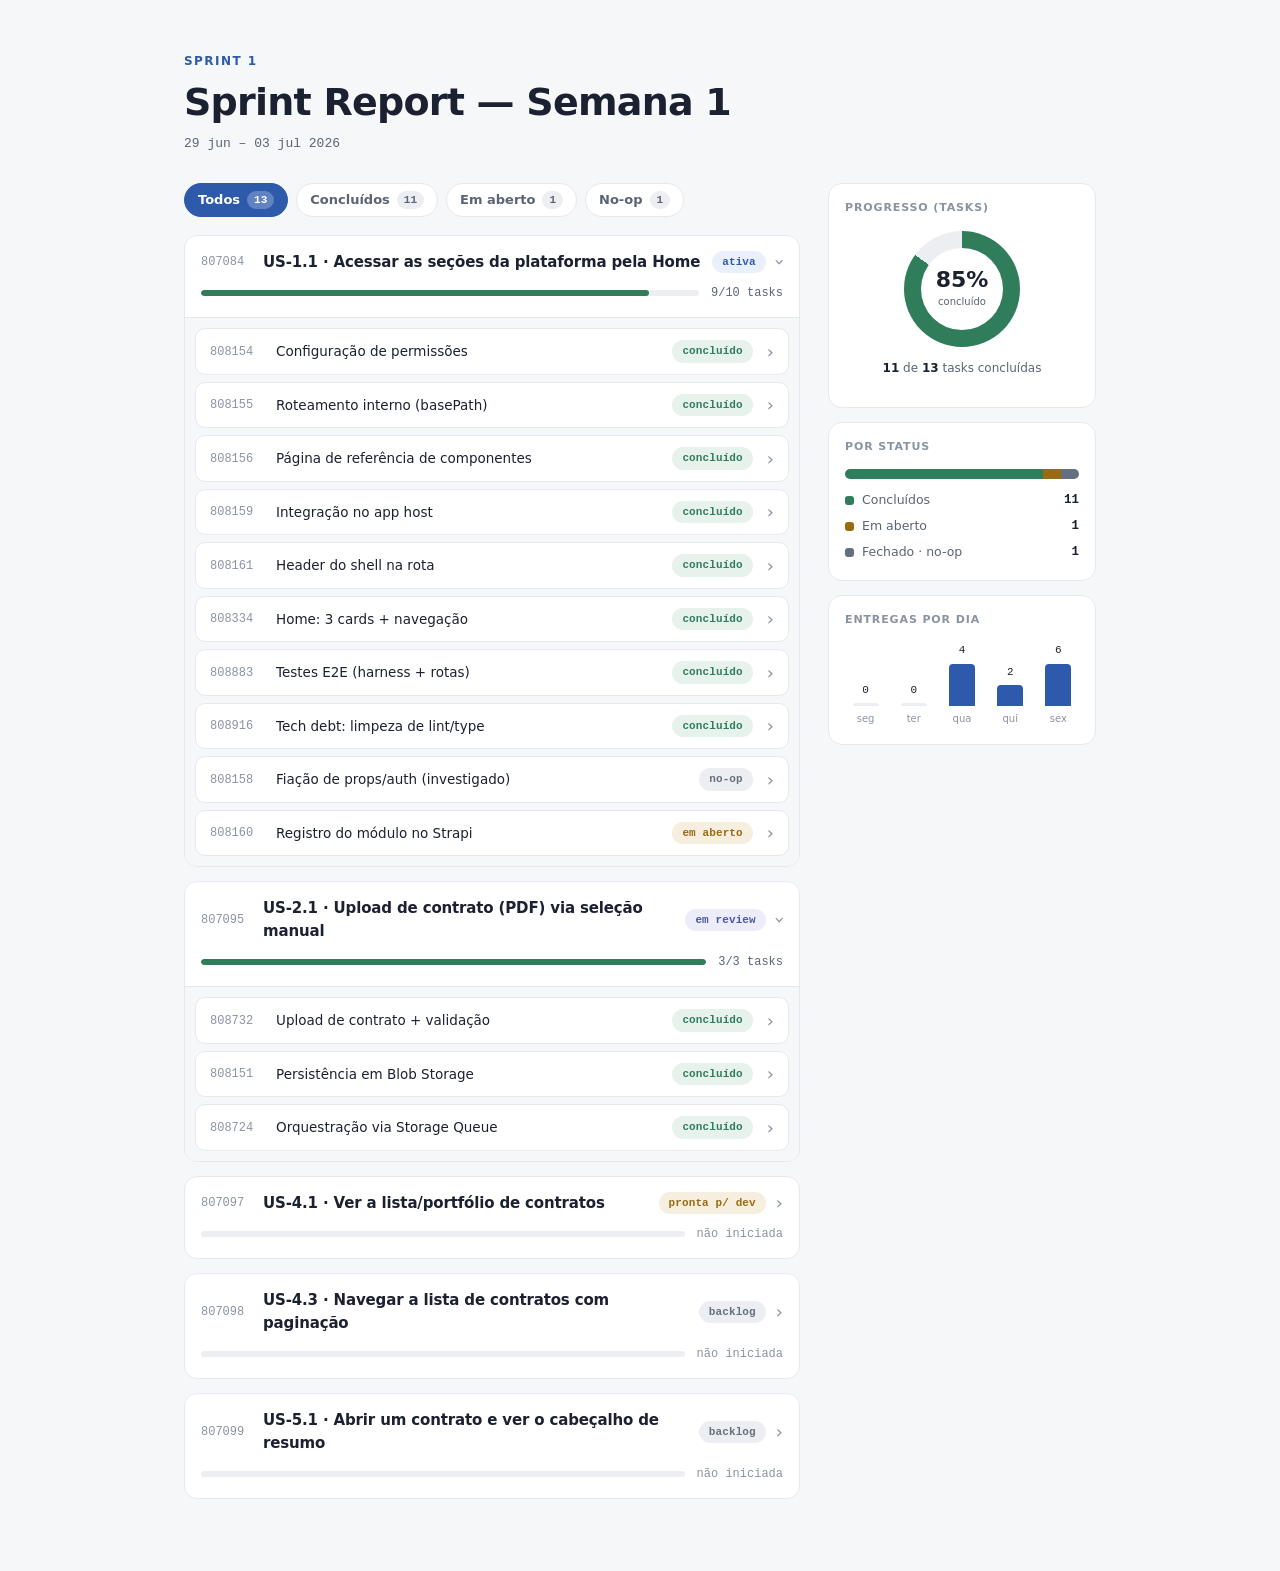
==== commit d5fd1a74: "sprint report — week 1: remove estimated-effort card" ====
--- a/index.html
+++ b/index.html
@@ -204,12 +204,6 @@
           <div class="row"><span class="dot noop"></span>Fechado · no-op <b>1</b></div>
         </div>
       </div>
-      <div class="card effort">
-        <h3>Esforço estimado</h3>
-        <div class="top"><span class="h"><b>37</b><span>/40 h</span></span><span class="pct">93%</span></div>
-        <div class="bar"><i style="width:93%"></i></div>
-        <p class="note">Baseado nas estimativas do ADO · 1 item sem estimativa.</p>
-      </div>
       <div class="card">
         <h3>Entregas por dia</h3>
         <div class="days">
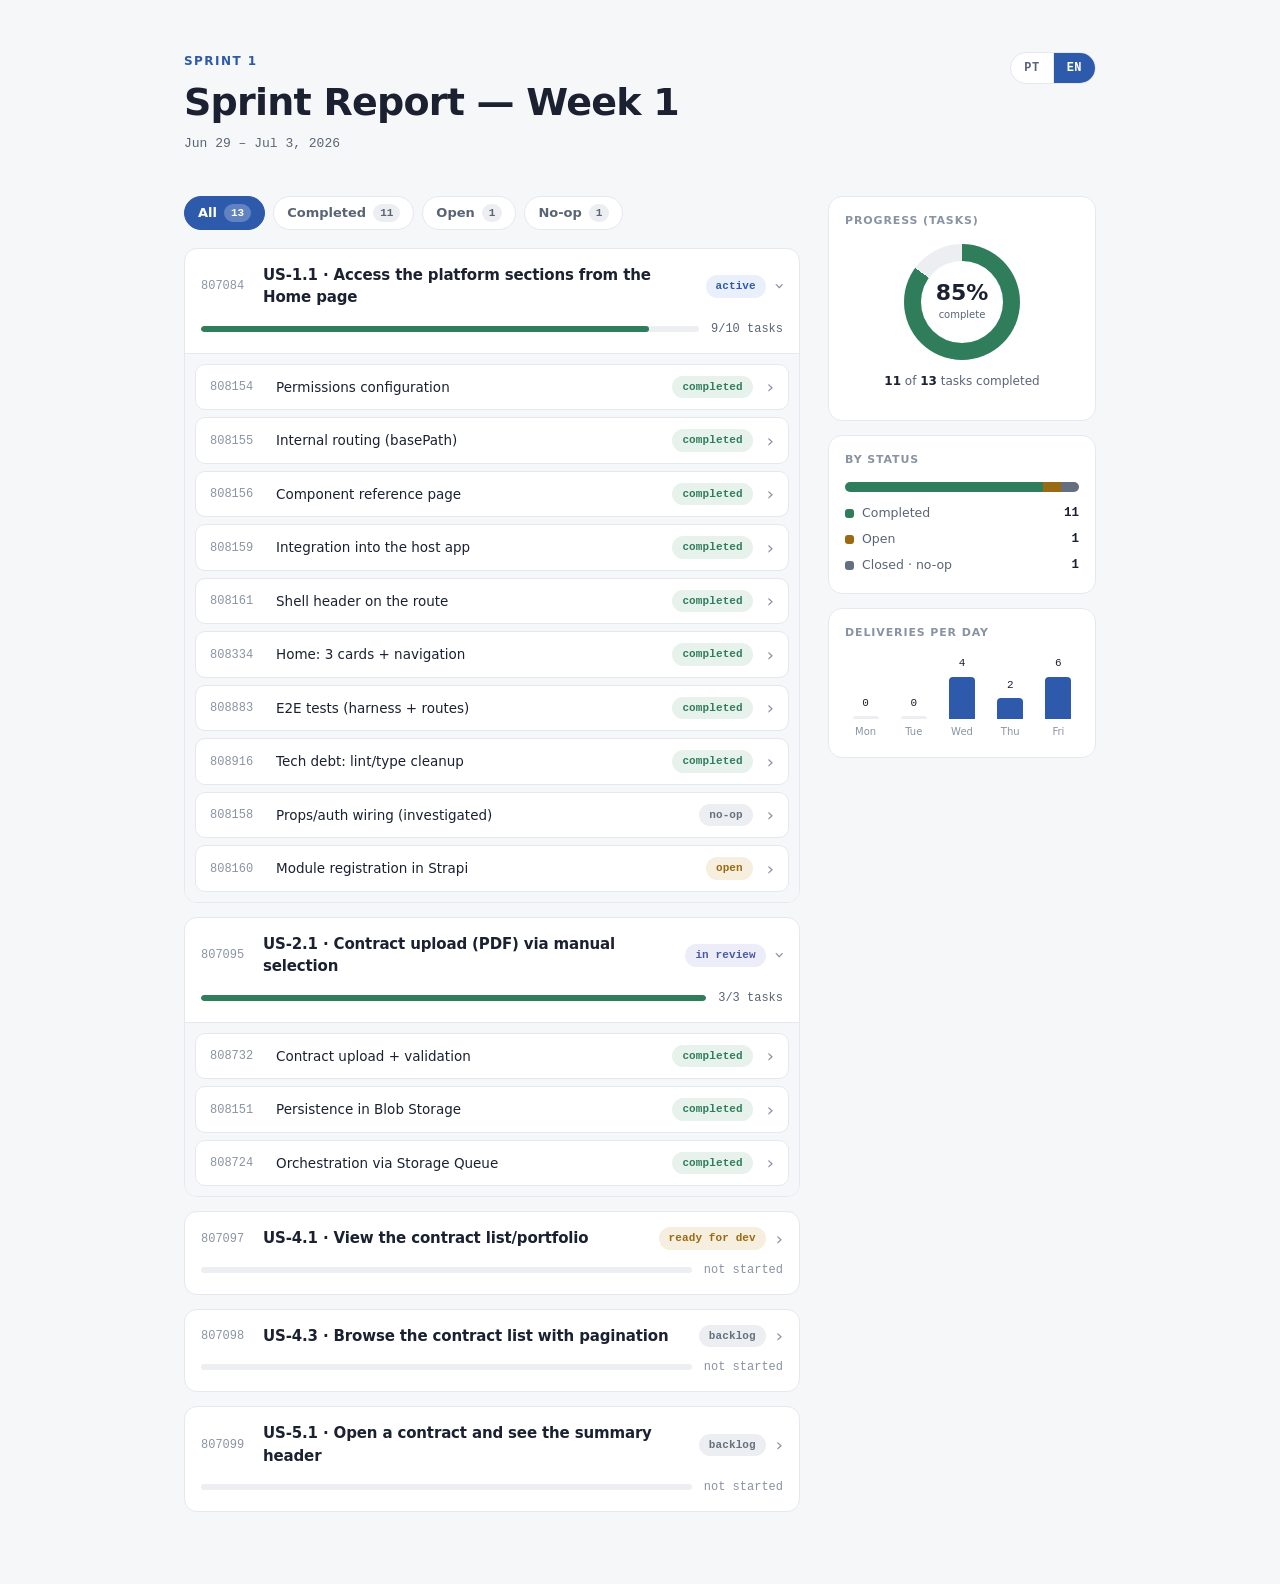
==== commit 1a100b7d: "update sprint report — week 1 (bilingual pt/en switcher)" ====
--- a/index.html
+++ b/index.html
@@ -1,10 +1,10 @@
 <!doctype html>
-<html lang="pt-BR">
+<html lang="en" data-lang="en">
 <head>
 <meta charset="utf-8">
 <meta name="viewport" content="width=device-width, initial-scale=1">
-<meta name="description" content="Sprint Report — Semana 1 (29 jun – 03 jul 2026)">
-<title>Sprint Report — Semana 1</title>
+<meta name="description" content="Sprint Report — Week 1 (Jun 29 – Jul 3, 2026)">
+<title>Sprint Report — Week 1</title>
 <style>
   :root {
     --ground: #f6f7f9; --surface: #ffffff; --ink: #1b2130; --muted: #5a6474; --faint: #8a93a2;
@@ -18,9 +18,23 @@
   * { box-sizing: border-box; }
   body { margin: 0; background: var(--ground); color: var(--ink); font-family: var(--sans); line-height: 1.5; -webkit-font-smoothing: antialiased; }
   .wrap { max-width: 960px; margin: 0 auto; padding: 52px 24px 72px; }
+
+  /* language toggle */
+  [data-lang="en"] .t-pt { display: none; }
+  [data-lang="pt"] .t-en { display: none; }
+
+  header { display: flex; justify-content: space-between; align-items: flex-start; gap: 16px 20px; flex-wrap: wrap; }
+  .hd-main { min-width: 0; }
   .eyebrow { font-size: 12px; font-weight: 600; letter-spacing: .12em; text-transform: uppercase; color: var(--accent); margin: 0 0 12px; }
   h1 { font-size: clamp(26px, 4.5vw, 38px); font-weight: 700; letter-spacing: -0.02em; line-height: 1.1; margin: 0; text-wrap: balance; }
   .daterange { font-family: var(--mono); font-size: 13px; color: var(--muted); margin-top: 10px; font-variant-numeric: tabular-nums; }
+
+  .langsw { display: inline-flex; border: 1px solid var(--border); border-radius: 999px; overflow: hidden; background: var(--surface); flex-shrink: 0; }
+  .langsw .lang { appearance: none; font: inherit; font-family: var(--mono); font-size: 12px; font-weight: 700; letter-spacing: .04em; color: var(--muted); background: transparent; border: 0; padding: 6px 13px; cursor: pointer; transition: background-color .15s ease, color .15s ease; }
+  .langsw .lang + .lang { border-left: 1px solid var(--border); }
+  .langsw .lang[aria-pressed="true"] { background: var(--accent); color: #fff; }
+  .langsw .lang:hover:not([aria-pressed="true"]) { background: var(--hover); }
+  .langsw .lang:focus-visible { outline: 2px solid var(--accent); outline-offset: 2px; }
 
   .layout { display: grid; grid-template-columns: minmax(0,1fr) 268px; gap: 28px; align-items: start; margin-top: 30px; }
   @media (max-width: 740px) { .layout { grid-template-columns: 1fr; } .sidebar { position: static !important; order: -1; } }
@@ -29,10 +43,10 @@
   .fchip { appearance: none; font: inherit; font-size: 13px; font-weight: 600; color: var(--muted); background: var(--surface);
     border: 1px solid var(--border); border-radius: 999px; padding: 6px 13px; cursor: pointer; display: inline-flex; align-items: center; gap: 7px;
     transition: background-color .15s ease, border-color .15s ease, color .15s ease; }
-  .fchip span { font-family: var(--mono); font-size: 11px; font-weight: 700; padding: 1px 7px; border-radius: 999px; background: var(--neutral-soft); color: var(--muted); }
+  .fchip .ct { font-family: var(--mono); font-size: 11px; font-weight: 700; padding: 1px 7px; border-radius: 999px; background: var(--neutral-soft); color: var(--muted); }
   .fchip:hover { background: var(--hover); }
   .fchip[aria-pressed="true"] { background: var(--accent); border-color: var(--accent); color: #fff; }
-  .fchip[aria-pressed="true"] span { background: rgba(255,255,255,.25); color: #fff; }
+  .fchip[aria-pressed="true"] .ct { background: rgba(255,255,255,.25); color: #fff; }
   .fchip:focus-visible { outline: 2px solid var(--accent); outline-offset: 2px; }
 
   .groups { display: flex; flex-direction: column; gap: 14px; }
@@ -69,7 +83,7 @@
   summary .t { font-size: 13.5px; flex: 1; min-width: 0; }
   summary .chev { color: var(--faint); font-size: 18px; line-height: 1; transition: transform .18s ease; flex-shrink: 0; }
   details.tk[open] > summary .chev { transform: rotate(90deg); }
-  @media (prefers-reduced-motion: reduce) { summary .chev, details.tk > summary, .fchip { transition: none; } }
+  @media (prefers-reduced-motion: reduce) { summary .chev, details.tk > summary, .fchip, .langsw .lang { transition: none; } }
   .tk .desc { padding: 12px 14px 15px 66px; font-size: 13px; color: var(--muted); line-height: 1.6; }
   .tk .desc code { font-family: var(--mono); font-size: .9em; background: var(--neutral-soft); color: var(--ink); padding: 1px 5px; border-radius: 5px; }
 
@@ -100,125 +114,149 @@
   .legend .dot { width: 9px; height: 9px; border-radius: 3px; flex-shrink: 0; }
   .legend .row b { margin-left: auto; font-family: var(--mono); font-variant-numeric: tabular-nums; color: var(--ink); }
   .dot.done { background: var(--good); } .dot.open { background: var(--wait); } .dot.noop { background: var(--neutral); }
-  .effort .top { display: flex; align-items: baseline; justify-content: space-between; margin-bottom: 9px; }
-  .effort .h { font-family: var(--mono); font-variant-numeric: tabular-nums; }
-  .effort .h b { font-size: 18px; } .effort .h span { color: var(--muted); font-size: 13px; }
-  .effort .pct { font-family: var(--mono); font-size: 12px; color: var(--good); }
   .bar { height: 8px; border-radius: 999px; background: var(--neutral-soft); overflow: hidden; }
   .bar > i { display: block; height: 100%; background: var(--good); border-radius: 999px; }
-  .note { font-size: 11px; color: var(--faint); margin: 9px 0 0; }
   .days { display: flex; align-items: flex-end; gap: 7px; height: 84px; margin-top: 4px; }
   .days .col { flex: 1; display: flex; flex-direction: column; align-items: center; justify-content: flex-end; gap: 5px; height: 100%; }
   .days .b { width: 100%; max-width: 26px; background: var(--accent); border-radius: 4px 4px 0 0; min-height: 3px; }
   .days .b.zero { background: var(--neutral-soft); }
   .days .n { font-family: var(--mono); font-size: 11px; font-variant-numeric: tabular-nums; color: var(--ink); }
   .days .lbl { font-size: 10px; color: var(--faint); }
+
+  /* report history / archive nav */
+  .reportnav { margin-top: 44px; padding-top: 20px; border-top: 1px solid var(--border); }
+  .reportnav[hidden] { display: none; }
+  .reportnav .alabel { font-weight: 700; color: var(--faint); font-size: 11px; letter-spacing: .08em; text-transform: uppercase; display: block; margin-bottom: 11px; }
+  .archive-list { list-style: none; padding: 0; margin: 0; display: flex; flex-wrap: wrap; gap: 8px 18px; }
+  .reportnav a { color: var(--accent); text-decoration: none; font-family: var(--mono); font-size: 12.5px; }
+  .reportnav a:hover { text-decoration: underline; }
+  .to-current { display: inline-block; margin-bottom: 16px; }
+  .to-current[hidden], .archive[hidden] { display: none; }
 </style>
 </head>
 <body>
 <div class="wrap">
   <header>
-    <p class="eyebrow">Sprint 1</p>
-    <h1>Sprint Report — Semana 1</h1>
-    <p class="daterange">29 jun – 03 jul 2026</p>
+    <div class="hd-main">
+      <p class="eyebrow">Sprint 1</p>
+      <h1>Sprint Report — <span class="t-pt">Semana 1</span><span class="t-en">Week 1</span></h1>
+      <p class="daterange"><span class="t-pt">29 jun – 03 jul 2026</span><span class="t-en">Jun 29 – Jul 3, 2026</span></p>
+    </div>
+    <div class="langsw" role="group" aria-label="Language / Idioma">
+      <button type="button" class="lang" data-lang-set="pt" aria-pressed="false">PT</button>
+      <button type="button" class="lang" data-lang-set="en" aria-pressed="true">EN</button>
+    </div>
   </header>
 
   <div class="layout">
     <main>
-      <div class="filters" role="group" aria-label="Filtrar tasks por status">
-        <button class="fchip" data-filter="all" aria-pressed="true">Todos <span>13</span></button>
-        <button class="fchip" data-filter="done" aria-pressed="false">Concluídos <span>11</span></button>
-        <button class="fchip" data-filter="open" aria-pressed="false">Em aberto <span>1</span></button>
-        <button class="fchip" data-filter="noop" aria-pressed="false">No-op <span>1</span></button>
+      <div class="filters" role="group" aria-label="Filter tasks by status">
+        <button class="fchip" data-filter="all" aria-pressed="true"><span class="t-pt">Todos</span><span class="t-en">All</span> <span class="ct">13</span></button>
+        <button class="fchip" data-filter="done" aria-pressed="false"><span class="t-pt">Concluídos</span><span class="t-en">Completed</span> <span class="ct">11</span></button>
+        <button class="fchip" data-filter="open" aria-pressed="false"><span class="t-pt">Em aberto</span><span class="t-en">Open</span> <span class="ct">1</span></button>
+        <button class="fchip" data-filter="noop" aria-pressed="false"><span class="t-pt">No-op</span><span class="t-en">No-op</span> <span class="ct">1</span></button>
       </div>
 
       <div class="groups">
         <details class="sg" open>
           <summary class="sg-head">
-            <div class="top"><span class="id">807084</span><span class="title">US-1.1 · Acessar as seções da plataforma pela Home</span><span class="chip active">ativa</span><span class="chev">›</span></div>
+            <div class="top"><span class="id">807084</span><span class="title">US-1.1 · <span class="t-pt">Acessar as seções da plataforma pela Home</span><span class="t-en">Access the platform sections from the Home page</span></span><span class="chip active"><span class="t-pt">ativa</span><span class="t-en">active</span></span><span class="chev">›</span></div>
             <div class="s-prog"><div class="s-bar"><i style="width:90%"></i></div><span class="s-frac">9/10 tasks</span></div>
           </summary>
           <div class="sg-tasks">
-            <details class="tk" data-status="done"><summary><span class="id">808154</span><span class="t">Configuração de permissões</span><span class="chip done">concluído</span><span class="chev">›</span></summary><div class="desc">Registrou o módulo no pacote de permissões compartilhado (<code>fe-tools</code>) para habilitar o gate de acesso por perfil. Inclui bump de versão do pacote e teste.</div></details>
-            <details class="tk" data-status="done"><summary><span class="id">808155</span><span class="t">Roteamento interno (basePath)</span><span class="chip done">concluído</span><span class="chev">›</span></summary><div class="desc">Roteamento interno com React Router sob um <code>basePath</code>, seguindo o padrão já adotado por outros módulos. Inclui rota de showcase protegida para ambientes não-produção.</div></details>
-            <details class="tk" data-status="done"><summary><span class="id">808156</span><span class="t">Página de referência de componentes</span><span class="chip done">concluído</span><span class="chev">›</span></summary><div class="desc">Página de showcase da biblioteca de componentes (átomos reconstruídos localmente) como guia de design para devs e IA. Protegida para não-produção.</div></details>
-            <details class="tk" data-status="done"><summary><span class="id">808159</span><span class="t">Integração no app host</span><span class="chip done">concluído</span><span class="chev">›</span></summary><div class="desc">Integração do módulo no app host — registro, wrapper e rota protegida por permissão. Passou a consumir o módulo como dependência real do feed (não mais alias local).</div></details>
-            <details class="tk" data-status="done"><summary><span class="id">808161</span><span class="t">Header do shell na rota</span><span class="chip done">concluído</span><span class="chev">›</span></summary><div class="desc">Renderiza o header do app host na rota do módulo (seletor de site + menu do usuário), reutilizando o componente do container — sem reconstruir nada dentro do módulo.</div></details>
-            <details class="tk" data-status="done"><summary><span class="id">808334</span><span class="t">Home: 3 cards + navegação</span><span class="chip done">concluído</span><span class="chev">›</span></summary><div class="desc">Página inicial com os 3 cards de feature e navegação para páginas stub. Acessibilidade (teclado/aria) e i18n (pt/en/es) cobertos.</div></details>
-            <details class="tk" data-status="done"><summary><span class="id">808883</span><span class="t">Testes E2E (harness + rotas)</span><span class="chip done">concluído</span><span class="chev">›</span></summary><div class="desc">Harness de testes E2E (Playwright) co-localizado no repositório do módulo, mais uma suíte de rotas. Execução local/on-demand (estágio de CI adiado por ser dep cross-team).</div></details>
-            <details class="tk" data-status="done"><summary><span class="id">808916</span><span class="t">Tech debt: limpeza de lint/type</span><span class="chip done">concluído</span><span class="chev">›</span></summary><div class="desc">Remoção de todas as 28 supressões de lint/type na raiz, trocando comentários de supressão por política de ESLint adequada. Zero warnings ao final.</div></details>
-            <details class="tk" data-status="noop"><summary><span class="id">808158</span><span class="t">Fiação de props/auth (investigado)</span><span class="chip noop">no-op</span><span class="chev">›</span></summary><div class="desc">Investigação da fiação de props/contexto e auth no wrapper. Conclusão: não era necessária — o app host já provia o essencial e o módulo trata os próprios erros — então foi fechada sem alteração de código (escopo já coberto).</div></details>
-            <details class="tk" data-status="open"><summary><span class="id">808160</span><span class="t">Registro do módulo no Strapi</span><span class="chip open">em aberto</span><span class="chev">›</span></summary><div class="desc">Registro da entrada do módulo no Strapi (catálogo de módulos) — pendente de execução.</div></details>
+            <details class="tk" data-status="done"><summary><span class="id">808154</span><span class="t"><span class="t-pt">Configuração de permissões</span><span class="t-en">Permissions configuration</span></span><span class="chip done"><span class="t-pt">concluído</span><span class="t-en">completed</span></span><span class="chev">›</span></summary><div class="desc"><span class="t-pt">Registrou o módulo no pacote de permissões compartilhado (<code>fe-tools</code>) para habilitar o gate de acesso por perfil. Inclui bump de versão do pacote e teste.</span><span class="t-en">Registered the module in the shared permissions package (<code>fe-tools</code>) to enable role-based access gating. Includes a package version bump and a test.</span></div></details>
+            <details class="tk" data-status="done"><summary><span class="id">808155</span><span class="t"><span class="t-pt">Roteamento interno (basePath)</span><span class="t-en">Internal routing (basePath)</span></span><span class="chip done"><span class="t-pt">concluído</span><span class="t-en">completed</span></span><span class="chev">›</span></summary><div class="desc"><span class="t-pt">Roteamento interno com React Router sob um <code>basePath</code>, seguindo o padrão já adotado por outros módulos. Inclui rota de showcase protegida para ambientes não-produção.</span><span class="t-en">Internal routing with React Router under a <code>basePath</code>, following the pattern already adopted by other modules. Includes a showcase route protected for non-production environments.</span></div></details>
+            <details class="tk" data-status="done"><summary><span class="id">808156</span><span class="t"><span class="t-pt">Página de referência de componentes</span><span class="t-en">Component reference page</span></span><span class="chip done"><span class="t-pt">concluído</span><span class="t-en">completed</span></span><span class="chev">›</span></summary><div class="desc"><span class="t-pt">Página de showcase da biblioteca de componentes (átomos reconstruídos localmente) como guia de design para devs e IA. Protegida para não-produção.</span><span class="t-en">Showcase page of the component library (atoms rebuilt locally) as a design guide for devs and AI. Protected for non-production.</span></div></details>
+            <details class="tk" data-status="done"><summary><span class="id">808159</span><span class="t"><span class="t-pt">Integração no app host</span><span class="t-en">Integration into the host app</span></span><span class="chip done"><span class="t-pt">concluído</span><span class="t-en">completed</span></span><span class="chev">›</span></summary><div class="desc"><span class="t-pt">Integração do módulo no app host — registro, wrapper e rota protegida por permissão. Passou a consumir o módulo como dependência real do feed (não mais alias local).</span><span class="t-en">Module integration into the host app — registration, wrapper, and permission-protected route. Now consumes the module as a real feed dependency (no longer a local alias).</span></div></details>
+            <details class="tk" data-status="done"><summary><span class="id">808161</span><span class="t"><span class="t-pt">Header do shell na rota</span><span class="t-en">Shell header on the route</span></span><span class="chip done"><span class="t-pt">concluído</span><span class="t-en">completed</span></span><span class="chev">›</span></summary><div class="desc"><span class="t-pt">Renderiza o header do app host na rota do módulo (seletor de site + menu do usuário), reutilizando o componente do container — sem reconstruir nada dentro do módulo.</span><span class="t-en">Renders the host app header on the module route (site selector + user menu), reusing the container's component — without rebuilding anything inside the module.</span></div></details>
+            <details class="tk" data-status="done"><summary><span class="id">808334</span><span class="t"><span class="t-pt">Home: 3 cards + navegação</span><span class="t-en">Home: 3 cards + navigation</span></span><span class="chip done"><span class="t-pt">concluído</span><span class="t-en">completed</span></span><span class="chev">›</span></summary><div class="desc"><span class="t-pt">Página inicial com os 3 cards de feature e navegação para páginas stub. Acessibilidade (teclado/aria) e i18n (pt/en/es) cobertos.</span><span class="t-en">Home page with the 3 feature cards and navigation to stub pages. Accessibility (keyboard/aria) and i18n (pt/en/es) covered.</span></div></details>
+            <details class="tk" data-status="done"><summary><span class="id">808883</span><span class="t"><span class="t-pt">Testes E2E (harness + rotas)</span><span class="t-en">E2E tests (harness + routes)</span></span><span class="chip done"><span class="t-pt">concluído</span><span class="t-en">completed</span></span><span class="chev">›</span></summary><div class="desc"><span class="t-pt">Harness de testes E2E (Playwright) co-localizado no repositório do módulo, mais uma suíte de rotas. Execução local/on-demand (estágio de CI adiado por ser dep cross-team).</span><span class="t-en">E2E test harness (Playwright) co-located in the module repository, plus a routes suite. Local/on-demand execution (CI stage deferred as it's a cross-team dependency).</span></div></details>
+            <details class="tk" data-status="done"><summary><span class="id">808916</span><span class="t"><span class="t-pt">Tech debt: limpeza de lint/type</span><span class="t-en">Tech debt: lint/type cleanup</span></span><span class="chip done"><span class="t-pt">concluído</span><span class="t-en">completed</span></span><span class="chev">›</span></summary><div class="desc"><span class="t-pt">Remoção de todas as 28 supressões de lint/type na raiz, trocando comentários de supressão por política de ESLint adequada. Zero warnings ao final.</span><span class="t-en">Removed all 28 lint/type suppressions at the root, replacing suppression comments with a proper ESLint policy. Zero warnings at the end.</span></div></details>
+            <details class="tk" data-status="noop"><summary><span class="id">808158</span><span class="t"><span class="t-pt">Fiação de props/auth (investigado)</span><span class="t-en">Props/auth wiring (investigated)</span></span><span class="chip noop"><span class="t-pt">no-op</span><span class="t-en">no-op</span></span><span class="chev">›</span></summary><div class="desc"><span class="t-pt">Investigação da fiação de props/contexto e auth no wrapper. Conclusão: não era necessária — o app host já provia o essencial e o módulo trata os próprios erros — então foi fechada sem alteração de código (escopo já coberto).</span><span class="t-en">Investigation of props/context and auth wiring in the wrapper. Conclusion: it wasn't needed — the host app already provided the essentials and the module handles its own errors — so it was closed with no code change (scope already covered).</span></div></details>
+            <details class="tk" data-status="open"><summary><span class="id">808160</span><span class="t"><span class="t-pt">Registro do módulo no Strapi</span><span class="t-en">Module registration in Strapi</span></span><span class="chip open"><span class="t-pt">em aberto</span><span class="t-en">open</span></span><span class="chev">›</span></summary><div class="desc"><span class="t-pt">Registro da entrada do módulo no Strapi (catálogo de módulos) — pendente de execução.</span><span class="t-en">Registration of the module entry in Strapi (module catalog) — pending execution.</span></div></details>
           </div>
         </details>
 
         <details class="sg" open>
           <summary class="sg-head">
-            <div class="top"><span class="id">807095</span><span class="title">US-2.1 · Upload de contrato (PDF) via seleção manual</span><span class="chip review">em review</span><span class="chev">›</span></div>
+            <div class="top"><span class="id">807095</span><span class="title">US-2.1 · <span class="t-pt">Upload de contrato (PDF) via seleção manual</span><span class="t-en">Contract upload (PDF) via manual selection</span></span><span class="chip review"><span class="t-pt">em review</span><span class="t-en">in review</span></span><span class="chev">›</span></div>
             <div class="s-prog"><div class="s-bar"><i style="width:100%"></i></div><span class="s-frac">3/3 tasks</span></div>
           </summary>
           <div class="sg-tasks">
-            <details class="tk" data-status="done"><summary><span class="id">808732</span><span class="t">Upload de contrato + validação</span><span class="chip done">concluído</span><span class="chev">›</span></summary><div class="desc">Tela de upload de contrato (PDF) com validação no cliente e tratamento de progresso/erro (watchdog de stall + abort).</div></details>
-            <details class="tk" data-status="done"><summary><span class="id">808151</span><span class="t">Persistência em Blob Storage</span><span class="chip done">concluído</span><span class="chev">›</span></summary><div class="desc">Camada de persistência do contrato em Azure Blob Storage, com validação (magic bytes) e limite de tamanho no caminho de upload.</div></details>
-            <details class="tk" data-status="done"><summary><span class="id">808724</span><span class="t">Orquestração via Storage Queue</span><span class="chip done">concluído</span><span class="chev">›</span></summary><div class="desc">Orquestração via Azure Storage Queue para disparar o pipeline de ingestão de forma assíncrona (event-driven).</div></details>
+            <details class="tk" data-status="done"><summary><span class="id">808732</span><span class="t"><span class="t-pt">Upload de contrato + validação</span><span class="t-en">Contract upload + validation</span></span><span class="chip done"><span class="t-pt">concluído</span><span class="t-en">completed</span></span><span class="chev">›</span></summary><div class="desc"><span class="t-pt">Tela de upload de contrato (PDF) com validação no cliente e tratamento de progresso/erro (watchdog de stall + abort).</span><span class="t-en">Contract upload screen (PDF) with client-side validation and progress/error handling (stall watchdog + abort).</span></div></details>
+            <details class="tk" data-status="done"><summary><span class="id">808151</span><span class="t"><span class="t-pt">Persistência em Blob Storage</span><span class="t-en">Persistence in Blob Storage</span></span><span class="chip done"><span class="t-pt">concluído</span><span class="t-en">completed</span></span><span class="chev">›</span></summary><div class="desc"><span class="t-pt">Camada de persistência do contrato em Azure Blob Storage, com validação (magic bytes) e limite de tamanho no caminho de upload.</span><span class="t-en">Contract persistence layer in Azure Blob Storage, with validation (magic bytes) and a size limit on the upload path.</span></div></details>
+            <details class="tk" data-status="done"><summary><span class="id">808724</span><span class="t"><span class="t-pt">Orquestração via Storage Queue</span><span class="t-en">Orchestration via Storage Queue</span></span><span class="chip done"><span class="t-pt">concluído</span><span class="t-en">completed</span></span><span class="chev">›</span></summary><div class="desc"><span class="t-pt">Orquestração via Azure Storage Queue para disparar o pipeline de ingestão de forma assíncrona (event-driven).</span><span class="t-en">Orchestration via Azure Storage Queue to trigger the ingestion pipeline asynchronously (event-driven).</span></div></details>
           </div>
         </details>
 
         <details class="sg na">
           <summary class="sg-head">
-            <div class="top"><span class="id">807097</span><span class="title">US-4.1 · Ver a lista/portfólio de contratos</span><span class="chip ready">pronta p/ dev</span><span class="chev">›</span></div>
-            <div class="s-prog"><div class="s-bar"><i style="width:0%"></i></div><span class="s-frac">não iniciada</span></div>
-          </summary>
-          <div class="sg-empty">Sem tasks nesta sprint.</div>
+            <div class="top"><span class="id">807097</span><span class="title">US-4.1 · <span class="t-pt">Ver a lista/portfólio de contratos</span><span class="t-en">View the contract list/portfolio</span></span><span class="chip ready"><span class="t-pt">pronta p/ dev</span><span class="t-en">ready for dev</span></span><span class="chev">›</span></div>
+            <div class="s-prog"><div class="s-bar"><i style="width:0%"></i></div><span class="s-frac"><span class="t-pt">não iniciada</span><span class="t-en">not started</span></span></div>
+          </summary>
+          <div class="sg-empty"><span class="t-pt">Sem tasks nesta sprint.</span><span class="t-en">No tasks this sprint.</span></div>
         </details>
         <details class="sg na">
           <summary class="sg-head">
-            <div class="top"><span class="id">807098</span><span class="title">US-4.3 · Navegar a lista de contratos com paginação</span><span class="chip noop">backlog</span><span class="chev">›</span></div>
-            <div class="s-prog"><div class="s-bar"><i style="width:0%"></i></div><span class="s-frac">não iniciada</span></div>
-          </summary>
-          <div class="sg-empty">Sem tasks nesta sprint.</div>
+            <div class="top"><span class="id">807098</span><span class="title">US-4.3 · <span class="t-pt">Navegar a lista de contratos com paginação</span><span class="t-en">Browse the contract list with pagination</span></span><span class="chip noop"><span class="t-pt">backlog</span><span class="t-en">backlog</span></span><span class="chev">›</span></div>
+            <div class="s-prog"><div class="s-bar"><i style="width:0%"></i></div><span class="s-frac"><span class="t-pt">não iniciada</span><span class="t-en">not started</span></span></div>
+          </summary>
+          <div class="sg-empty"><span class="t-pt">Sem tasks nesta sprint.</span><span class="t-en">No tasks this sprint.</span></div>
         </details>
         <details class="sg na">
           <summary class="sg-head">
-            <div class="top"><span class="id">807099</span><span class="title">US-5.1 · Abrir um contrato e ver o cabeçalho de resumo</span><span class="chip noop">backlog</span><span class="chev">›</span></div>
-            <div class="s-prog"><div class="s-bar"><i style="width:0%"></i></div><span class="s-frac">não iniciada</span></div>
-          </summary>
-          <div class="sg-empty">Sem tasks nesta sprint.</div>
-        </details>
-      </div>
-      <p class="empty-all">Nenhuma task nesta categoria.</p>
+            <div class="top"><span class="id">807099</span><span class="title">US-5.1 · <span class="t-pt">Abrir um contrato e ver o cabeçalho de resumo</span><span class="t-en">Open a contract and see the summary header</span></span><span class="chip noop"><span class="t-pt">backlog</span><span class="t-en">backlog</span></span><span class="chev">›</span></div>
+            <div class="s-prog"><div class="s-bar"><i style="width:0%"></i></div><span class="s-frac"><span class="t-pt">não iniciada</span><span class="t-en">not started</span></span></div>
+          </summary>
+          <div class="sg-empty"><span class="t-pt">Sem tasks nesta sprint.</span><span class="t-en">No tasks this sprint.</span></div>
+        </details>
+      </div>
+      <p class="empty-all"><span class="t-pt">Nenhuma task nesta categoria.</span><span class="t-en">No tasks in this category.</span></p>
     </main>
 
-    <aside class="sidebar" aria-label="Métricas da sprint">
+    <aside class="sidebar" aria-label="Sprint metrics">
       <div class="card">
-        <h3>Progresso (tasks)</h3>
-        <div class="ring"><div class="hole"><div><div class="pct">85%</div><div class="sub">concluído</div></div></div></div>
-        <p class="ring-cap"><b>11</b> de <b>13</b> tasks concluídas</p>
+        <h3><span class="t-pt">Progresso (tasks)</span><span class="t-en">Progress (tasks)</span></h3>
+        <div class="ring"><div class="hole"><div><div class="pct">85%</div><div class="sub"><span class="t-pt">concluído</span><span class="t-en">complete</span></div></div></div></div>
+        <p class="ring-cap"><span class="t-pt"><b>11</b> de <b>13</b> tasks concluídas</span><span class="t-en"><b>11</b> of <b>13</b> tasks completed</span></p>
       </div>
       <div class="card">
-        <h3>Por status</h3>
+        <h3><span class="t-pt">Por status</span><span class="t-en">By status</span></h3>
         <div class="stack" aria-hidden="true"><i class="s-done" style="width:84.6%"></i><i class="s-open" style="width:7.7%"></i><i class="s-noop" style="width:7.7%"></i></div>
         <div class="legend">
-          <div class="row"><span class="dot done"></span>Concluídos <b>11</b></div>
-          <div class="row"><span class="dot open"></span>Em aberto <b>1</b></div>
-          <div class="row"><span class="dot noop"></span>Fechado · no-op <b>1</b></div>
+          <div class="row"><span class="dot done"></span><span class="t-pt">Concluídos</span><span class="t-en">Completed</span> <b>11</b></div>
+          <div class="row"><span class="dot open"></span><span class="t-pt">Em aberto</span><span class="t-en">Open</span> <b>1</b></div>
+          <div class="row"><span class="dot noop"></span><span class="t-pt">Fechado · no-op</span><span class="t-en">Closed · no-op</span> <b>1</b></div>
         </div>
       </div>
       <div class="card">
-        <h3>Entregas por dia</h3>
+        <h3><span class="t-pt">Entregas por dia</span><span class="t-en">Deliveries per day</span></h3>
         <div class="days">
-          <div class="col"><span class="n">0</span><div class="b zero" style="height:3px"></div><span class="lbl">seg</span></div>
-          <div class="col"><span class="n">0</span><div class="b zero" style="height:3px"></div><span class="lbl">ter</span></div>
-          <div class="col"><span class="n">4</span><div class="b" style="height:43px"></div><span class="lbl">qua</span></div>
-          <div class="col"><span class="n">2</span><div class="b" style="height:21px"></div><span class="lbl">qui</span></div>
-          <div class="col"><span class="n">6</span><div class="b" style="height:64px"></div><span class="lbl">sex</span></div>
+          <div class="col"><span class="n">0</span><div class="b zero" style="height:3px"></div><span class="lbl"><span class="t-pt">seg</span><span class="t-en">Mon</span></span></div>
+          <div class="col"><span class="n">0</span><div class="b zero" style="height:3px"></div><span class="lbl"><span class="t-pt">ter</span><span class="t-en">Tue</span></span></div>
+          <div class="col"><span class="n">4</span><div class="b" style="height:43px"></div><span class="lbl"><span class="t-pt">qua</span><span class="t-en">Wed</span></span></div>
+          <div class="col"><span class="n">2</span><div class="b" style="height:21px"></div><span class="lbl"><span class="t-pt">qui</span><span class="t-en">Thu</span></span></div>
+          <div class="col"><span class="n">6</span><div class="b" style="height:64px"></div><span class="lbl"><span class="t-pt">sex</span><span class="t-en">Fri</span></span></div>
         </div>
       </div>
     </aside>
   </div>
+
+  <footer class="reportnav" hidden>
+    <a class="to-current" href="index.html" hidden><span class="t-pt">← Relatório atual</span><span class="t-en">← Current report</span></a>
+    <nav class="archive" aria-label="Previous reports" hidden>
+      <span class="alabel"><span class="t-pt">Relatórios anteriores</span><span class="t-en">Previous reports</span></span>
+      <ul class="archive-list">
+        <!-- Rotation (from week 2 on): add one <li> per archived week, e.g.
+        <li><a href="week1.html"><span class="t-pt">Semana 1</span><span class="t-en">Week 1</span></a></li>
+        -->
+      </ul>
+    </nav>
+  </footer>
 </div>
 
 <script>
+  // Status filter (unchanged — keys off data-status, independent of language)
   (function () {
     var chips = Array.prototype.slice.call(document.querySelectorAll('.fchip'));
     var groups = Array.prototype.slice.call(document.querySelectorAll('.sg'));
@@ -249,6 +287,52 @@
       });
     });
   })();
+
+  // Language switcher (PT/EN) — inline dual-text toggled via [data-lang]; patches attrs CSS can't reach
+  (function () {
+    var root = document.documentElement;
+    var KEY = 'report-lang';
+    var STR = {
+      en: { htmllang: 'en',    title: 'Sprint Report — Week 1',   desc: 'Sprint Report — Week 1 (Jun 29 – Jul 3, 2026)',    ariaFilter: 'Filter tasks by status',  ariaMetrics: 'Sprint metrics',    ariaArchive: 'Previous reports' },
+      pt: { htmllang: 'pt-BR', title: 'Sprint Report — Semana 1', desc: 'Sprint Report — Semana 1 (29 jun – 03 jul 2026)', ariaFilter: 'Filtrar tasks por status', ariaMetrics: 'Métricas da sprint', ariaArchive: 'Relatórios anteriores' }
+    };
+    var btns = Array.prototype.slice.call(document.querySelectorAll('.lang'));
+    var filterGroup = document.querySelector('.filters');
+    var sidebar = document.querySelector('.sidebar');
+    var archiveNav = document.querySelector('.archive');
+    var meta = document.querySelector('meta[name="description"]');
+    function setLang(lang) {
+      if (lang !== 'pt' && lang !== 'en') lang = 'en';
+      var s = STR[lang];
+      root.setAttribute('data-lang', lang);
+      root.setAttribute('lang', s.htmllang);
+      document.title = s.title;
+      if (meta) meta.setAttribute('content', s.desc);
+      if (filterGroup) filterGroup.setAttribute('aria-label', s.ariaFilter);
+      if (sidebar) sidebar.setAttribute('aria-label', s.ariaMetrics);
+      if (archiveNav) archiveNav.setAttribute('aria-label', s.ariaArchive);
+      btns.forEach(function (b) { b.setAttribute('aria-pressed', b.getAttribute('data-lang-set') === lang ? 'true' : 'false'); });
+      try { localStorage.setItem(KEY, lang); } catch (e) {}
+    }
+    var saved = null;
+    try { saved = localStorage.getItem(KEY); } catch (e) {}
+    setLang(saved || 'en');
+    btns.forEach(function (b) {
+      b.addEventListener('click', function () { setLang(b.getAttribute('data-lang-set')); });
+    });
+  })();
+
+  // Report history: reveal archive list when it has entries; show back-link only on archived (week{N}.html) pages
+  (function () {
+    var footer = document.querySelector('.reportnav');
+    var archiveNav = document.querySelector('.archive');
+    var list = document.querySelector('.archive-list');
+    var toCurrent = document.querySelector('.to-current');
+    var show = false;
+    if (list && list.querySelectorAll('li').length > 0) { if (archiveNav) archiveNav.hidden = false; show = true; }
+    if (toCurrent && /week\d+\.html$/i.test(location.pathname)) { toCurrent.hidden = false; show = true; }
+    if (footer && show) footer.hidden = false;
+  })();
 </script>
 </body>
 </html>
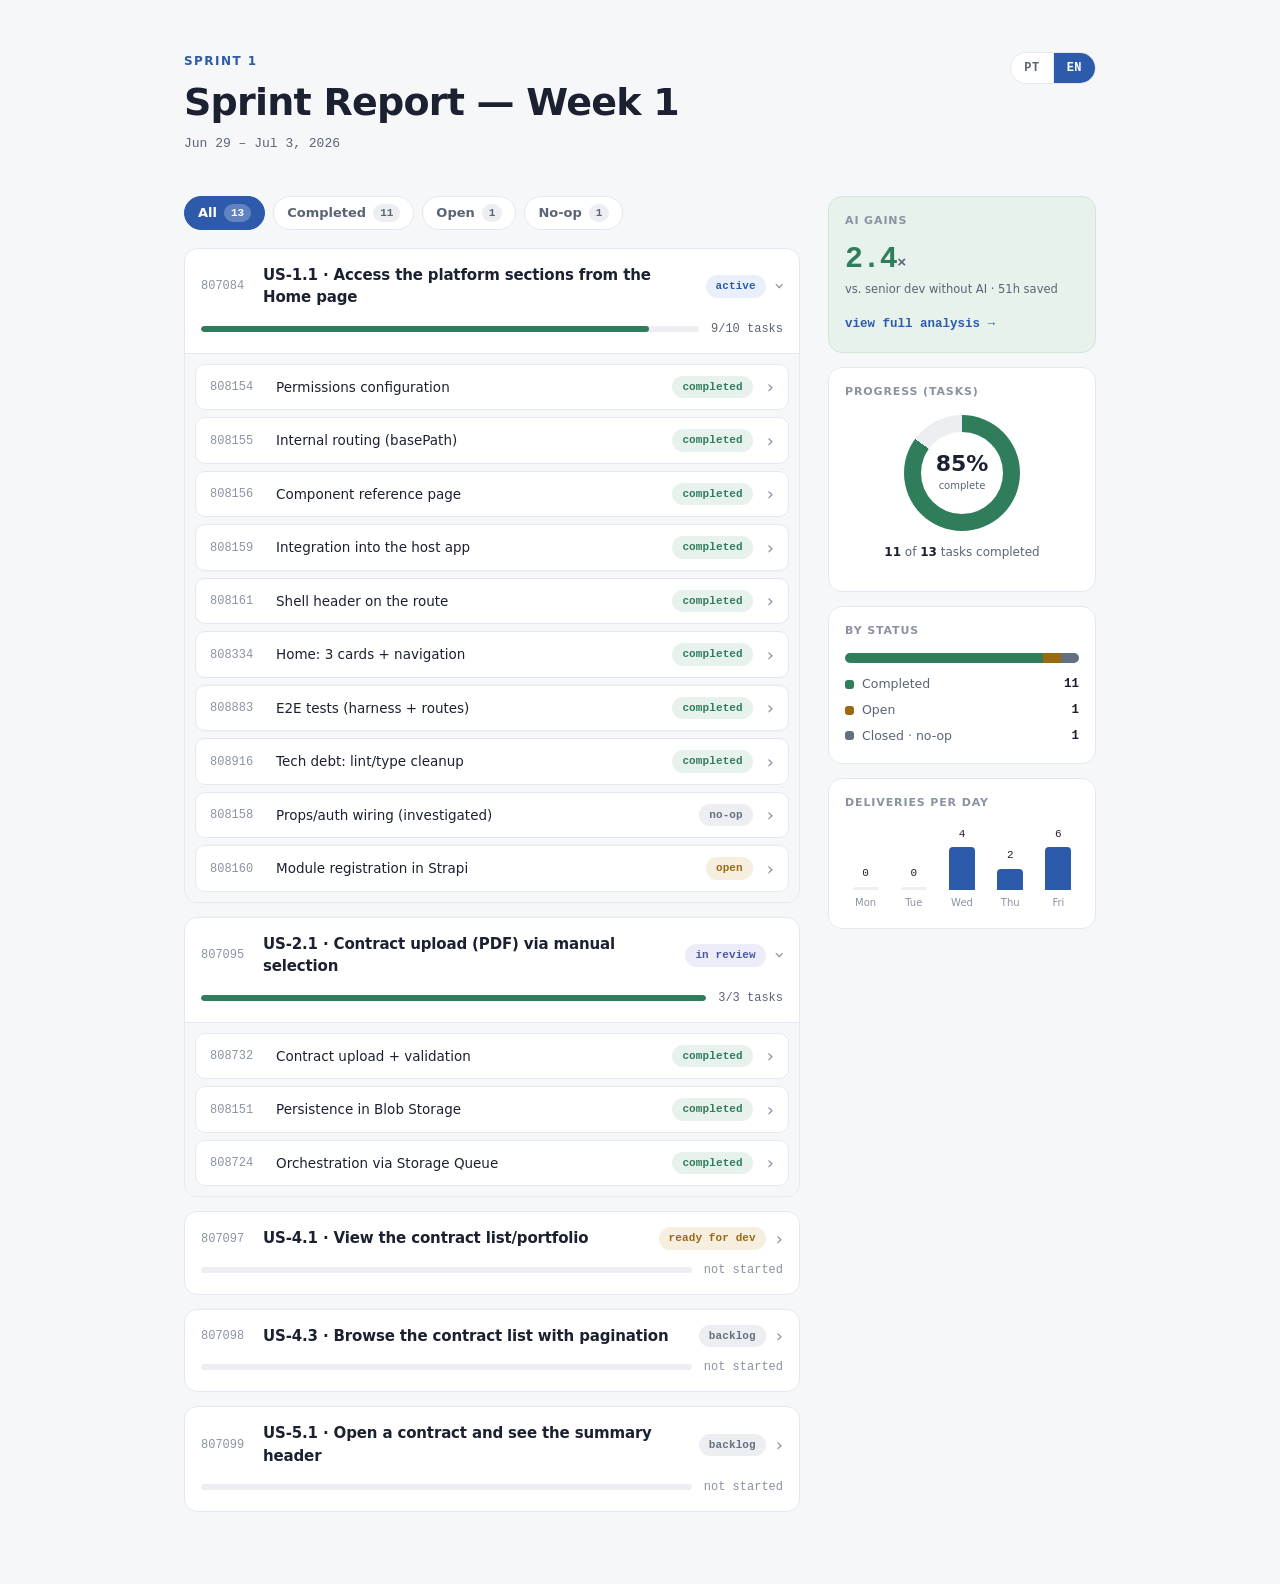
==== commit 6ccfd301: "publish sprint report (source 306b38487fd0dec0d7cd03c272d7d1edd8008731) henzogomes-ciandt/sprint-rep" ====
--- a/index.html
+++ b/index.html
@@ -122,6 +122,12 @@
   .days .b.zero { background: var(--neutral-soft); }
   .days .n { font-family: var(--mono); font-size: 11px; font-variant-numeric: tabular-nums; color: var(--ink); }
   .days .lbl { font-size: 10px; color: var(--faint); }
+  .gains-card { background: var(--good-soft); border-color: #cfe6d9; }
+  .gains-card .gval { font-family: var(--mono); font-size: 30px; font-weight: 700; line-height: 1; font-variant-numeric: tabular-nums; letter-spacing: -0.02em; color: var(--good); }
+  .gains-card .gval small { font-size: 15px; font-weight: 600; color: var(--muted); }
+  .gains-card .gcap { font-size: 11.5px; color: var(--muted); margin: 7px 0 12px; }
+  .gains-card .glink { font-size: 12.5px; font-weight: 600; font-family: var(--mono); color: var(--accent); text-decoration: none; }
+  .gains-card .glink:hover { text-decoration: underline; }
 
   /* report history / archive nav */
   .reportnav { margin-top: 44px; padding-top: 20px; border-top: 1px solid var(--border); }
@@ -215,6 +221,12 @@
     </main>
 
     <aside class="sidebar" aria-label="Sprint metrics">
+      <div class="card gains-card">
+        <h3><span class="t-pt">Ganhos com IA</span><span class="t-en">AI gains</span></h3>
+        <div class="gval"><span class="t-pt">2,4</span><span class="t-en">2.4</span><small>×</small></div>
+        <p class="gcap"><span class="t-pt">vs. sênior sem IA · 51h economizadas</span><span class="t-en">vs. senior dev without AI · 51h saved</span></p>
+        <a class="glink" href="gains.html"><span class="t-pt">ver análise completa →</span><span class="t-en">view full analysis →</span></a>
+      </div>
       <div class="card">
         <h3><span class="t-pt">Progresso (tasks)</span><span class="t-en">Progress (tasks)</span></h3>
         <div class="ring"><div class="hole"><div><div class="pct">85%</div><div class="sub"><span class="t-pt">concluído</span><span class="t-en">complete</span></div></div></div></div>
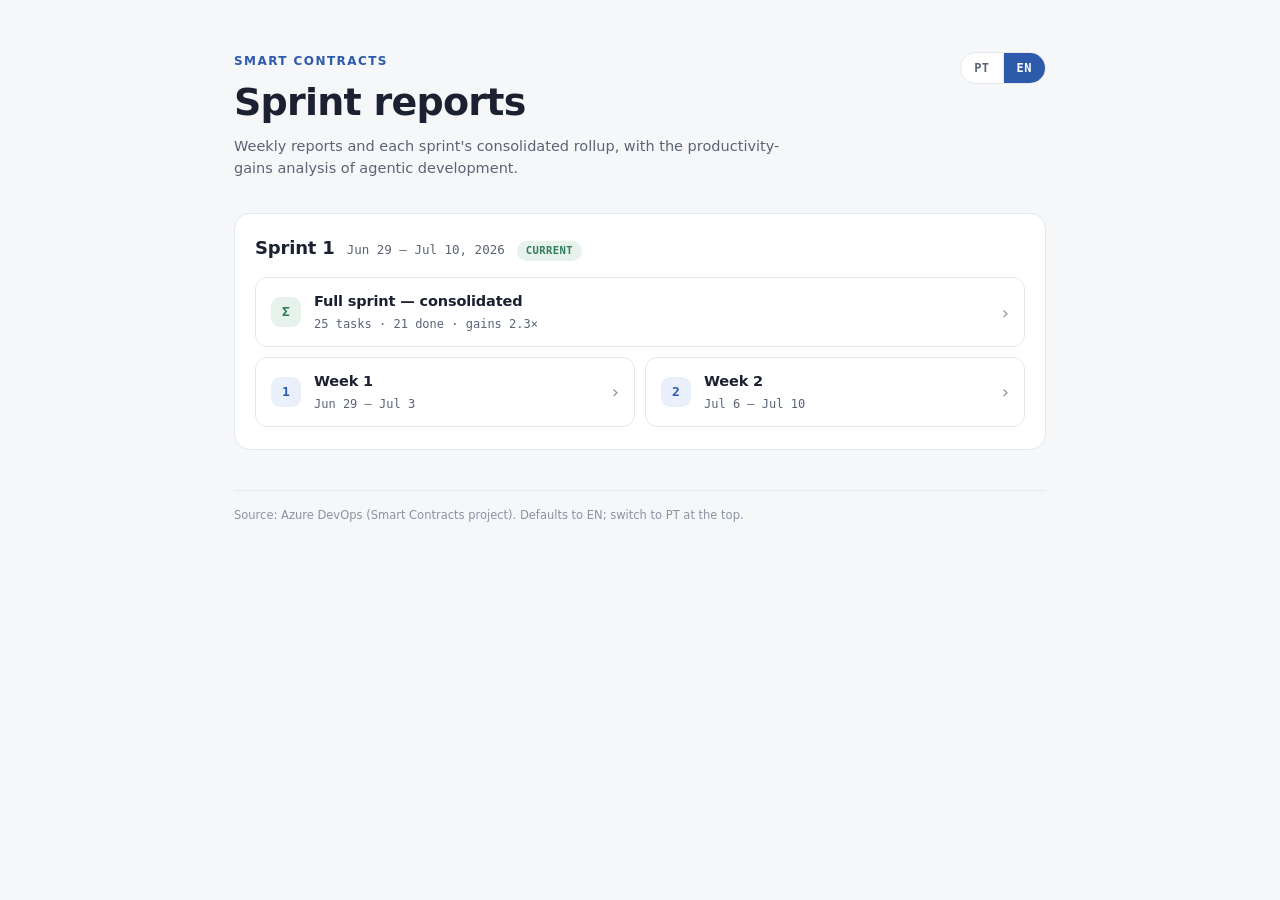
==== commit a5074371: "publish sprint report (source c988f4d7863f15731a459aba1bffecdf4691fa68) henzogomes-ciandt/sprint-rep" ====
--- a/index.html
+++ b/index.html
@@ -3,8 +3,8 @@
 <head>
 <meta charset="utf-8">
 <meta name="viewport" content="width=device-width, initial-scale=1">
-<meta name="description" content="Sprint Report — Week 1 (Jun 29 – Jul 3, 2026)">
-<title>Sprint Report — Week 1</title>
+<meta name="description" content="Sprint reports — Smart Contracts">
+<title>Sprint Reports — Smart Contracts</title>
 <style>
   :root {
     --ground: #f6f7f9; --surface: #ffffff; --ink: #1b2130; --muted: #5a6474; --faint: #8a93a2;
@@ -17,9 +17,8 @@
   }
   * { box-sizing: border-box; }
   body { margin: 0; background: var(--ground); color: var(--ink); font-family: var(--sans); line-height: 1.5; -webkit-font-smoothing: antialiased; }
-  .wrap { max-width: 960px; margin: 0 auto; padding: 52px 24px 72px; }
+  .wrap { max-width: 860px; margin: 0 auto; padding: 52px 24px 72px; }
 
-  /* language toggle */
   [data-lang="en"] .t-pt { display: none; }
   [data-lang="pt"] .t-en { display: none; }
 
@@ -27,7 +26,7 @@
   .hd-main { min-width: 0; }
   .eyebrow { font-size: 12px; font-weight: 600; letter-spacing: .12em; text-transform: uppercase; color: var(--accent); margin: 0 0 12px; }
   h1 { font-size: clamp(26px, 4.5vw, 38px); font-weight: 700; letter-spacing: -0.02em; line-height: 1.1; margin: 0; text-wrap: balance; }
-  .daterange { font-family: var(--mono); font-size: 13px; color: var(--muted); margin-top: 10px; font-variant-numeric: tabular-nums; }
+  .sub { color: var(--muted); font-size: 14.5px; margin: 12px 0 0; max-width: 60ch; }
 
   .langsw { display: inline-flex; border: 1px solid var(--border); border-radius: 999px; overflow: hidden; background: var(--surface); flex-shrink: 0; }
   .langsw .lang { appearance: none; font: inherit; font-family: var(--mono); font-size: 12px; font-weight: 700; letter-spacing: .04em; color: var(--muted); background: transparent; border: 0; padding: 6px 13px; cursor: pointer; transition: background-color .15s ease, color .15s ease; }
@@ -36,117 +35,37 @@
   .langsw .lang:hover:not([aria-pressed="true"]) { background: var(--hover); }
   .langsw .lang:focus-visible { outline: 2px solid var(--accent); outline-offset: 2px; }
 
-  .layout { display: grid; grid-template-columns: minmax(0,1fr) 268px; gap: 28px; align-items: start; margin-top: 30px; }
-  @media (max-width: 740px) { .layout { grid-template-columns: 1fr; } .sidebar { position: static !important; order: -1; } }
+  .sprints { margin-top: 34px; display: flex; flex-direction: column; gap: 16px; }
+  .sprint { background: var(--surface); border: 1px solid var(--border); border-radius: 16px; padding: 20px 20px 22px; }
+  .sprint-head { display: flex; align-items: baseline; gap: 12px; flex-wrap: wrap; margin-bottom: 4px; }
+  .sprint-head h2 { font-size: 18px; font-weight: 700; letter-spacing: -0.01em; margin: 0; }
+  .sprint-head .range { font-family: var(--mono); font-size: 12.5px; color: var(--muted); font-variant-numeric: tabular-nums; }
+  .badge { font-size: 10.5px; font-weight: 700; font-family: var(--mono); letter-spacing: .04em; text-transform: uppercase; padding: 2px 9px; border-radius: 999px; background: var(--good-soft); color: var(--good); }
 
-  .filters { display: flex; flex-wrap: wrap; gap: 8px; margin-bottom: 18px; }
-  .fchip { appearance: none; font: inherit; font-size: 13px; font-weight: 600; color: var(--muted); background: var(--surface);
-    border: 1px solid var(--border); border-radius: 999px; padding: 6px 13px; cursor: pointer; display: inline-flex; align-items: center; gap: 7px;
-    transition: background-color .15s ease, border-color .15s ease, color .15s ease; }
-  .fchip .ct { font-family: var(--mono); font-size: 11px; font-weight: 700; padding: 1px 7px; border-radius: 999px; background: var(--neutral-soft); color: var(--muted); }
-  .fchip:hover { background: var(--hover); }
-  .fchip[aria-pressed="true"] { background: var(--accent); border-color: var(--accent); color: #fff; }
-  .fchip[aria-pressed="true"] .ct { background: rgba(255,255,255,.25); color: #fff; }
-  .fchip:focus-visible { outline: 2px solid var(--accent); outline-offset: 2px; }
+  .links { margin-top: 16px; display: grid; grid-template-columns: 1fr; gap: 10px; }
+  .lk { display: flex; align-items: center; gap: 13px; text-decoration: none; color: inherit; border: 1px solid var(--border); border-radius: 12px; padding: 13px 15px; transition: background-color .15s ease, border-color .15s ease; }
+  .lk:hover { background: var(--hover); border-color: #d3dae8; }
+  .lk .ico { width: 30px; height: 30px; flex-shrink: 0; border-radius: 9px; display: grid; place-items: center; font-family: var(--mono); font-size: 13px; font-weight: 700; }
+  .lk.full .ico { background: var(--good-soft); color: var(--good); }
+  .lk.week .ico { background: var(--accent-soft); color: var(--accent); }
+  .lk .lk-main { min-width: 0; flex: 1; }
+  .lk .lk-title { font-size: 14.5px; font-weight: 700; letter-spacing: -0.01em; }
+  .lk .lk-meta { font-size: 12px; color: var(--muted); font-family: var(--mono); font-variant-numeric: tabular-nums; margin-top: 2px; }
+  .lk .arrow { color: var(--faint); font-size: 18px; flex-shrink: 0; }
+  .lk:hover .arrow { color: var(--accent); }
+  @media (min-width: 620px) { .links { grid-template-columns: 1fr 1fr; } .lk.full { grid-column: 1 / -1; } }
+  @media (prefers-reduced-motion: reduce) { .lk, .langsw .lang { transition: none; } }
 
-  .groups { display: flex; flex-direction: column; gap: 14px; }
-  details.sg { border: 1px solid var(--border); border-radius: 13px; overflow: hidden; background: var(--surface); }
-  details.sg[hidden] { display: none; }
-  details.sg > summary.sg-head { list-style: none; cursor: pointer; padding: 15px 16px; user-select: none; transition: background-color .15s ease; }
-  details.sg > summary.sg-head::-webkit-details-marker { display: none; }
-  details.sg > summary.sg-head:hover { background: var(--hover); }
-  details.sg > summary.sg-head:focus-visible { outline: 2px solid var(--accent); outline-offset: -2px; border-radius: 13px; }
-  .sg-head .top { display: flex; align-items: center; gap: 10px; }
-  .sg-head .id { font-family: var(--mono); font-size: 12px; color: var(--faint); font-variant-numeric: tabular-nums; min-width: 52px; }
-  .sg-head .title { font-size: 15px; font-weight: 700; flex: 1; min-width: 0; letter-spacing: -0.01em; }
-  .sg-head .chev { color: var(--faint); font-size: 18px; line-height: 1; transition: transform .18s ease; flex-shrink: 0; }
-  details.sg[open] > summary.sg-head .chev { transform: rotate(90deg); }
-  .sg-head .s-prog { display: flex; align-items: center; gap: 12px; margin-top: 11px; }
-  .sg-head .s-bar { flex: 1; height: 6px; background: var(--neutral-soft); border-radius: 999px; overflow: hidden; }
-  .sg-head .s-bar > i { display: block; height: 100%; background: var(--good); border-radius: 999px; }
-  .sg-head .s-frac { font-family: var(--mono); font-size: 12px; color: var(--muted); font-variant-numeric: tabular-nums; white-space: nowrap; }
-  .sg.na .s-frac { color: var(--faint); }
-  .sg-tasks { background: var(--ground); border-top: 1px solid var(--border); padding: 10px; display: flex; flex-direction: column; gap: 7px; }
-  .sg-empty { background: var(--ground); border-top: 1px solid var(--border); padding: 13px 16px; color: var(--faint); font-size: 12.5px; }
-  @media (prefers-reduced-motion: reduce) { .sg-head .chev, details.sg > summary.sg-head { transition: none; } }
-
-  details.tk { background: var(--surface); border: 1px solid var(--border); border-radius: 10px; overflow: hidden; }
-  details.tk[hidden] { display: none; }
-  details.tk > summary { list-style: none; cursor: pointer; display: flex; align-items: center; gap: 14px; padding: 11px 14px; user-select: none; transition: background-color .15s ease; }
-  details.tk > summary::-webkit-details-marker { display: none; }
-  details.tk > summary:hover { background: var(--hover); }
-  details.tk > summary:hover .chev { color: var(--accent); }
-  details.tk:hover { border-color: #d3dae8; }
-  details.tk > summary:focus-visible { outline: 2px solid var(--accent); outline-offset: -2px; border-radius: 10px; }
-  details.tk[open] > summary { border-bottom: 1px solid var(--border); }
-  summary .id { font-family: var(--mono); font-size: 12px; color: var(--faint); font-variant-numeric: tabular-nums; min-width: 52px; }
-  summary .t { font-size: 13.5px; flex: 1; min-width: 0; }
-  summary .chev { color: var(--faint); font-size: 18px; line-height: 1; transition: transform .18s ease; flex-shrink: 0; }
-  details.tk[open] > summary .chev { transform: rotate(90deg); }
-  @media (prefers-reduced-motion: reduce) { summary .chev, details.tk > summary, .fchip, .langsw .lang { transition: none; } }
-  .tk .desc { padding: 12px 14px 15px 66px; font-size: 13px; color: var(--muted); line-height: 1.6; }
-  .tk .desc code { font-family: var(--mono); font-size: .9em; background: var(--neutral-soft); color: var(--ink); padding: 1px 5px; border-radius: 5px; }
-
-  .chip { display: inline-block; font-size: 11px; font-weight: 600; padding: 3px 10px; border-radius: 999px; font-family: var(--mono); letter-spacing: .01em; white-space: nowrap; flex-shrink: 0; }
-  .chip.done { background: var(--good-soft); color: var(--good); }
-  .chip.open { background: var(--wait-soft); color: var(--wait); }
-  .chip.noop { background: var(--neutral-soft); color: var(--neutral); }
-  .chip.active { background: var(--accent-soft); color: var(--accent); }
-  .chip.review { background: var(--prog-soft); color: var(--prog); }
-  .chip.ready { background: var(--wait-soft); color: var(--wait); }
-
-  .empty-all { color: var(--faint); font-size: 13.5px; padding: 20px 4px; display: none; }
-
-  .sidebar { position: sticky; top: 20px; display: flex; flex-direction: column; gap: 14px; }
-  .card { background: var(--surface); border: 1px solid var(--border); border-radius: 14px; padding: 16px 16px 18px; }
-  .card h3 { margin: 0 0 14px; font-size: 11px; font-weight: 700; letter-spacing: .08em; text-transform: uppercase; color: var(--faint); }
-  .ring { width: 116px; height: 116px; border-radius: 50%; margin: 0 auto 4px; background: conic-gradient(var(--good) 0 85%, var(--neutral-soft) 0 100%); display: grid; place-items: center; }
-  .ring .hole { width: 82px; height: 82px; border-radius: 50%; background: var(--surface); display: grid; place-items: center; text-align: center; }
-  .ring .pct { font-size: 22px; font-weight: 700; font-variant-numeric: tabular-nums; line-height: 1; }
-  .ring .sub { font-size: 10px; color: var(--muted); margin-top: 3px; }
-  .ring-cap { text-align: center; font-size: 12px; color: var(--muted); }
-  .ring-cap b { color: var(--ink); font-variant-numeric: tabular-nums; }
-  .stack { display: flex; height: 10px; border-radius: 999px; overflow: hidden; margin-bottom: 12px; }
-  .stack > i { display: block; }
-  .stack .s-done { background: var(--good); } .stack .s-open { background: var(--wait); } .stack .s-noop { background: var(--neutral); }
-  .legend { display: flex; flex-direction: column; gap: 7px; }
-  .legend .row { display: flex; align-items: center; gap: 8px; font-size: 12.5px; color: var(--muted); }
-  .legend .dot { width: 9px; height: 9px; border-radius: 3px; flex-shrink: 0; }
-  .legend .row b { margin-left: auto; font-family: var(--mono); font-variant-numeric: tabular-nums; color: var(--ink); }
-  .dot.done { background: var(--good); } .dot.open { background: var(--wait); } .dot.noop { background: var(--neutral); }
-  .bar { height: 8px; border-radius: 999px; background: var(--neutral-soft); overflow: hidden; }
-  .bar > i { display: block; height: 100%; background: var(--good); border-radius: 999px; }
-  .days { display: flex; align-items: flex-end; gap: 7px; height: 84px; margin-top: 4px; }
-  .days .col { flex: 1; display: flex; flex-direction: column; align-items: center; justify-content: flex-end; gap: 5px; height: 100%; }
-  .days .b { width: 100%; max-width: 26px; background: var(--accent); border-radius: 4px 4px 0 0; min-height: 3px; }
-  .days .b.zero { background: var(--neutral-soft); }
-  .days .n { font-family: var(--mono); font-size: 11px; font-variant-numeric: tabular-nums; color: var(--ink); }
-  .days .lbl { font-size: 10px; color: var(--faint); }
-  .gains-card { background: var(--good-soft); border-color: #cfe6d9; }
-  .gains-card .gval { font-family: var(--mono); font-size: 30px; font-weight: 700; line-height: 1; font-variant-numeric: tabular-nums; letter-spacing: -0.02em; color: var(--good); }
-  .gains-card .gval small { font-size: 15px; font-weight: 600; color: var(--muted); }
-  .gains-card .gcap { font-size: 11.5px; color: var(--muted); margin: 7px 0 12px; }
-  .gains-card .glink { font-size: 12.5px; font-weight: 600; font-family: var(--mono); color: var(--accent); text-decoration: none; }
-  .gains-card .glink:hover { text-decoration: underline; }
-
-  /* report history / archive nav */
-  .reportnav { margin-top: 44px; padding-top: 20px; border-top: 1px solid var(--border); }
-  .reportnav[hidden] { display: none; }
-  .reportnav .alabel { font-weight: 700; color: var(--faint); font-size: 11px; letter-spacing: .08em; text-transform: uppercase; display: block; margin-bottom: 11px; }
-  .archive-list { list-style: none; padding: 0; margin: 0; display: flex; flex-wrap: wrap; gap: 8px 18px; }
-  .reportnav a { color: var(--accent); text-decoration: none; font-family: var(--mono); font-size: 12.5px; }
-  .reportnav a:hover { text-decoration: underline; }
-  .to-current { display: inline-block; margin-bottom: 16px; }
-  .to-current[hidden], .archive[hidden] { display: none; }
+  footer { margin-top: 40px; padding-top: 16px; border-top: 1px solid var(--border); font-size: 11.5px; color: var(--faint); }
 </style>
 </head>
 <body>
 <div class="wrap">
   <header>
     <div class="hd-main">
-      <p class="eyebrow">Sprint 1</p>
-      <h1>Sprint Report — <span class="t-pt">Semana 1</span><span class="t-en">Week 1</span></h1>
-      <p class="daterange"><span class="t-pt">29 jun – 03 jul 2026</span><span class="t-en">Jun 29 – Jul 3, 2026</span></p>
+      <p class="eyebrow">Smart Contracts</p>
+      <h1><span class="t-pt">Relatórios de sprint</span><span class="t-en">Sprint reports</span></h1>
+      <p class="sub"><span class="t-pt">Relatórios semanais e o consolidado de cada sprint, com a análise de ganhos de produtividade do desenvolvimento agêntico.</span><span class="t-en">Weekly reports and each sprint's consolidated rollup, with the productivity-gains analysis of agentic development.</span></p>
     </div>
     <div class="langsw" role="group" aria-label="Language / Idioma">
       <button type="button" class="lang" data-lang-set="pt" aria-pressed="false">PT</button>
@@ -154,164 +73,54 @@
     </div>
   </header>
 
-  <div class="layout">
-    <main>
-      <div class="filters" role="group" aria-label="Filter tasks by status">
-        <button class="fchip" data-filter="all" aria-pressed="true"><span class="t-pt">Todos</span><span class="t-en">All</span> <span class="ct">13</span></button>
-        <button class="fchip" data-filter="done" aria-pressed="false"><span class="t-pt">Concluídos</span><span class="t-en">Completed</span> <span class="ct">11</span></button>
-        <button class="fchip" data-filter="open" aria-pressed="false"><span class="t-pt">Em aberto</span><span class="t-en">Open</span> <span class="ct">1</span></button>
-        <button class="fchip" data-filter="noop" aria-pressed="false"><span class="t-pt">No-op</span><span class="t-en">No-op</span> <span class="ct">1</span></button>
+  <div class="sprints">
+    <section class="sprint">
+      <div class="sprint-head">
+        <h2>Sprint 1</h2>
+        <span class="range"><span class="t-pt">29 jun – 10 jul 2026</span><span class="t-en">Jun 29 – Jul 10, 2026</span></span>
+        <span class="badge"><span class="t-pt">atual</span><span class="t-en">current</span></span>
       </div>
-
-      <div class="groups">
-        <details class="sg" open>
-          <summary class="sg-head">
-            <div class="top"><span class="id">807084</span><span class="title">US-1.1 · <span class="t-pt">Acessar as seções da plataforma pela Home</span><span class="t-en">Access the platform sections from the Home page</span></span><span class="chip active"><span class="t-pt">ativa</span><span class="t-en">active</span></span><span class="chev">›</span></div>
-            <div class="s-prog"><div class="s-bar"><i style="width:90%"></i></div><span class="s-frac">9/10 tasks</span></div>
-          </summary>
-          <div class="sg-tasks">
-            <details class="tk" data-status="done"><summary><span class="id">808154</span><span class="t"><span class="t-pt">Configuração de permissões</span><span class="t-en">Permissions configuration</span></span><span class="chip done"><span class="t-pt">concluído</span><span class="t-en">completed</span></span><span class="chev">›</span></summary><div class="desc"><span class="t-pt">Registrou o módulo no pacote de permissões compartilhado (<code>fe-tools</code>) para habilitar o gate de acesso por perfil. Inclui bump de versão do pacote e teste.</span><span class="t-en">Registered the module in the shared permissions package (<code>fe-tools</code>) to enable role-based access gating. Includes a package version bump and a test.</span></div></details>
-            <details class="tk" data-status="done"><summary><span class="id">808155</span><span class="t"><span class="t-pt">Roteamento interno (basePath)</span><span class="t-en">Internal routing (basePath)</span></span><span class="chip done"><span class="t-pt">concluído</span><span class="t-en">completed</span></span><span class="chev">›</span></summary><div class="desc"><span class="t-pt">Roteamento interno com React Router sob um <code>basePath</code>, seguindo o padrão já adotado por outros módulos. Inclui rota de showcase protegida para ambientes não-produção.</span><span class="t-en">Internal routing with React Router under a <code>basePath</code>, following the pattern already adopted by other modules. Includes a showcase route protected for non-production environments.</span></div></details>
-            <details class="tk" data-status="done"><summary><span class="id">808156</span><span class="t"><span class="t-pt">Página de referência de componentes</span><span class="t-en">Component reference page</span></span><span class="chip done"><span class="t-pt">concluído</span><span class="t-en">completed</span></span><span class="chev">›</span></summary><div class="desc"><span class="t-pt">Página de showcase da biblioteca de componentes (átomos reconstruídos localmente) como guia de design para devs e IA. Protegida para não-produção.</span><span class="t-en">Showcase page of the component library (atoms rebuilt locally) as a design guide for devs and AI. Protected for non-production.</span></div></details>
-            <details class="tk" data-status="done"><summary><span class="id">808159</span><span class="t"><span class="t-pt">Integração no app host</span><span class="t-en">Integration into the host app</span></span><span class="chip done"><span class="t-pt">concluído</span><span class="t-en">completed</span></span><span class="chev">›</span></summary><div class="desc"><span class="t-pt">Integração do módulo no app host — registro, wrapper e rota protegida por permissão. Passou a consumir o módulo como dependência real do feed (não mais alias local).</span><span class="t-en">Module integration into the host app — registration, wrapper, and permission-protected route. Now consumes the module as a real feed dependency (no longer a local alias).</span></div></details>
-            <details class="tk" data-status="done"><summary><span class="id">808161</span><span class="t"><span class="t-pt">Header do shell na rota</span><span class="t-en">Shell header on the route</span></span><span class="chip done"><span class="t-pt">concluído</span><span class="t-en">completed</span></span><span class="chev">›</span></summary><div class="desc"><span class="t-pt">Renderiza o header do app host na rota do módulo (seletor de site + menu do usuário), reutilizando o componente do container — sem reconstruir nada dentro do módulo.</span><span class="t-en">Renders the host app header on the module route (site selector + user menu), reusing the container's component — without rebuilding anything inside the module.</span></div></details>
-            <details class="tk" data-status="done"><summary><span class="id">808334</span><span class="t"><span class="t-pt">Home: 3 cards + navegação</span><span class="t-en">Home: 3 cards + navigation</span></span><span class="chip done"><span class="t-pt">concluído</span><span class="t-en">completed</span></span><span class="chev">›</span></summary><div class="desc"><span class="t-pt">Página inicial com os 3 cards de feature e navegação para páginas stub. Acessibilidade (teclado/aria) e i18n (pt/en/es) cobertos.</span><span class="t-en">Home page with the 3 feature cards and navigation to stub pages. Accessibility (keyboard/aria) and i18n (pt/en/es) covered.</span></div></details>
-            <details class="tk" data-status="done"><summary><span class="id">808883</span><span class="t"><span class="t-pt">Testes E2E (harness + rotas)</span><span class="t-en">E2E tests (harness + routes)</span></span><span class="chip done"><span class="t-pt">concluído</span><span class="t-en">completed</span></span><span class="chev">›</span></summary><div class="desc"><span class="t-pt">Harness de testes E2E (Playwright) co-localizado no repositório do módulo, mais uma suíte de rotas. Execução local/on-demand (estágio de CI adiado por ser dep cross-team).</span><span class="t-en">E2E test harness (Playwright) co-located in the module repository, plus a routes suite. Local/on-demand execution (CI stage deferred as it's a cross-team dependency).</span></div></details>
-            <details class="tk" data-status="done"><summary><span class="id">808916</span><span class="t"><span class="t-pt">Tech debt: limpeza de lint/type</span><span class="t-en">Tech debt: lint/type cleanup</span></span><span class="chip done"><span class="t-pt">concluído</span><span class="t-en">completed</span></span><span class="chev">›</span></summary><div class="desc"><span class="t-pt">Remoção de todas as 28 supressões de lint/type na raiz, trocando comentários de supressão por política de ESLint adequada. Zero warnings ao final.</span><span class="t-en">Removed all 28 lint/type suppressions at the root, replacing suppression comments with a proper ESLint policy. Zero warnings at the end.</span></div></details>
-            <details class="tk" data-status="noop"><summary><span class="id">808158</span><span class="t"><span class="t-pt">Fiação de props/auth (investigado)</span><span class="t-en">Props/auth wiring (investigated)</span></span><span class="chip noop"><span class="t-pt">no-op</span><span class="t-en">no-op</span></span><span class="chev">›</span></summary><div class="desc"><span class="t-pt">Investigação da fiação de props/contexto e auth no wrapper. Conclusão: não era necessária — o app host já provia o essencial e o módulo trata os próprios erros — então foi fechada sem alteração de código (escopo já coberto).</span><span class="t-en">Investigation of props/context and auth wiring in the wrapper. Conclusion: it wasn't needed — the host app already provided the essentials and the module handles its own errors — so it was closed with no code change (scope already covered).</span></div></details>
-            <details class="tk" data-status="open"><summary><span class="id">808160</span><span class="t"><span class="t-pt">Registro do módulo no Strapi</span><span class="t-en">Module registration in Strapi</span></span><span class="chip open"><span class="t-pt">em aberto</span><span class="t-en">open</span></span><span class="chev">›</span></summary><div class="desc"><span class="t-pt">Registro da entrada do módulo no Strapi (catálogo de módulos) — pendente de execução.</span><span class="t-en">Registration of the module entry in Strapi (module catalog) — pending execution.</span></div></details>
-          </div>
-        </details>
-
-        <details class="sg" open>
-          <summary class="sg-head">
-            <div class="top"><span class="id">807095</span><span class="title">US-2.1 · <span class="t-pt">Upload de contrato (PDF) via seleção manual</span><span class="t-en">Contract upload (PDF) via manual selection</span></span><span class="chip review"><span class="t-pt">em review</span><span class="t-en">in review</span></span><span class="chev">›</span></div>
-            <div class="s-prog"><div class="s-bar"><i style="width:100%"></i></div><span class="s-frac">3/3 tasks</span></div>
-          </summary>
-          <div class="sg-tasks">
-            <details class="tk" data-status="done"><summary><span class="id">808732</span><span class="t"><span class="t-pt">Upload de contrato + validação</span><span class="t-en">Contract upload + validation</span></span><span class="chip done"><span class="t-pt">concluído</span><span class="t-en">completed</span></span><span class="chev">›</span></summary><div class="desc"><span class="t-pt">Tela de upload de contrato (PDF) com validação no cliente e tratamento de progresso/erro (watchdog de stall + abort).</span><span class="t-en">Contract upload screen (PDF) with client-side validation and progress/error handling (stall watchdog + abort).</span></div></details>
-            <details class="tk" data-status="done"><summary><span class="id">808151</span><span class="t"><span class="t-pt">Persistência em Blob Storage</span><span class="t-en">Persistence in Blob Storage</span></span><span class="chip done"><span class="t-pt">concluído</span><span class="t-en">completed</span></span><span class="chev">›</span></summary><div class="desc"><span class="t-pt">Camada de persistência do contrato em Azure Blob Storage, com validação (magic bytes) e limite de tamanho no caminho de upload.</span><span class="t-en">Contract persistence layer in Azure Blob Storage, with validation (magic bytes) and a size limit on the upload path.</span></div></details>
-            <details class="tk" data-status="done"><summary><span class="id">808724</span><span class="t"><span class="t-pt">Orquestração via Storage Queue</span><span class="t-en">Orchestration via Storage Queue</span></span><span class="chip done"><span class="t-pt">concluído</span><span class="t-en">completed</span></span><span class="chev">›</span></summary><div class="desc"><span class="t-pt">Orquestração via Azure Storage Queue para disparar o pipeline de ingestão de forma assíncrona (event-driven).</span><span class="t-en">Orchestration via Azure Storage Queue to trigger the ingestion pipeline asynchronously (event-driven).</span></div></details>
-          </div>
-        </details>
-
-        <details class="sg na">
-          <summary class="sg-head">
-            <div class="top"><span class="id">807097</span><span class="title">US-4.1 · <span class="t-pt">Ver a lista/portfólio de contratos</span><span class="t-en">View the contract list/portfolio</span></span><span class="chip ready"><span class="t-pt">pronta p/ dev</span><span class="t-en">ready for dev</span></span><span class="chev">›</span></div>
-            <div class="s-prog"><div class="s-bar"><i style="width:0%"></i></div><span class="s-frac"><span class="t-pt">não iniciada</span><span class="t-en">not started</span></span></div>
-          </summary>
-          <div class="sg-empty"><span class="t-pt">Sem tasks nesta sprint.</span><span class="t-en">No tasks this sprint.</span></div>
-        </details>
-        <details class="sg na">
-          <summary class="sg-head">
-            <div class="top"><span class="id">807098</span><span class="title">US-4.3 · <span class="t-pt">Navegar a lista de contratos com paginação</span><span class="t-en">Browse the contract list with pagination</span></span><span class="chip noop"><span class="t-pt">backlog</span><span class="t-en">backlog</span></span><span class="chev">›</span></div>
-            <div class="s-prog"><div class="s-bar"><i style="width:0%"></i></div><span class="s-frac"><span class="t-pt">não iniciada</span><span class="t-en">not started</span></span></div>
-          </summary>
-          <div class="sg-empty"><span class="t-pt">Sem tasks nesta sprint.</span><span class="t-en">No tasks this sprint.</span></div>
-        </details>
-        <details class="sg na">
-          <summary class="sg-head">
-            <div class="top"><span class="id">807099</span><span class="title">US-5.1 · <span class="t-pt">Abrir um contrato e ver o cabeçalho de resumo</span><span class="t-en">Open a contract and see the summary header</span></span><span class="chip noop"><span class="t-pt">backlog</span><span class="t-en">backlog</span></span><span class="chev">›</span></div>
-            <div class="s-prog"><div class="s-bar"><i style="width:0%"></i></div><span class="s-frac"><span class="t-pt">não iniciada</span><span class="t-en">not started</span></span></div>
-          </summary>
-          <div class="sg-empty"><span class="t-pt">Sem tasks nesta sprint.</span><span class="t-en">No tasks this sprint.</span></div>
-        </details>
+      <div class="links">
+        <a class="lk full" href="sprint-1/index.html">
+          <span class="ico">Σ</span>
+          <span class="lk-main">
+            <div class="lk-title"><span class="t-pt">Sprint completa — consolidado</span><span class="t-en">Full sprint — consolidated</span></div>
+            <div class="lk-meta"><span class="t-pt">25 tasks · 21 concluídas · ganhos 2,3×</span><span class="t-en">25 tasks · 21 done · gains 2.3×</span></div>
+          </span>
+          <span class="arrow">›</span>
+        </a>
+        <a class="lk week" href="sprint-1/week-1/index.html">
+          <span class="ico">1</span>
+          <span class="lk-main">
+            <div class="lk-title"><span class="t-pt">Semana 1</span><span class="t-en">Week 1</span></div>
+            <div class="lk-meta"><span class="t-pt">29 jun – 03 jul</span><span class="t-en">Jun 29 – Jul 3</span></div>
+          </span>
+          <span class="arrow">›</span>
+        </a>
+        <a class="lk week" href="sprint-1/week-2/index.html">
+          <span class="ico">2</span>
+          <span class="lk-main">
+            <div class="lk-title"><span class="t-pt">Semana 2</span><span class="t-en">Week 2</span></div>
+            <div class="lk-meta"><span class="t-pt">06 jul – 10 jul</span><span class="t-en">Jul 6 – Jul 10</span></div>
+          </span>
+          <span class="arrow">›</span>
+        </a>
       </div>
-      <p class="empty-all"><span class="t-pt">Nenhuma task nesta categoria.</span><span class="t-en">No tasks in this category.</span></p>
-    </main>
-
-    <aside class="sidebar" aria-label="Sprint metrics">
-      <div class="card gains-card">
-        <h3><span class="t-pt">Ganhos com IA</span><span class="t-en">AI gains</span></h3>
-        <div class="gval"><span class="t-pt">2,4</span><span class="t-en">2.4</span><small>×</small></div>
-        <p class="gcap"><span class="t-pt">vs. sênior sem IA · 51h economizadas</span><span class="t-en">vs. senior dev without AI · 51h saved</span></p>
-        <a class="glink" href="gains.html"><span class="t-pt">ver análise completa →</span><span class="t-en">view full analysis →</span></a>
-      </div>
-      <div class="card">
-        <h3><span class="t-pt">Progresso (tasks)</span><span class="t-en">Progress (tasks)</span></h3>
-        <div class="ring"><div class="hole"><div><div class="pct">85%</div><div class="sub"><span class="t-pt">concluído</span><span class="t-en">complete</span></div></div></div></div>
-        <p class="ring-cap"><span class="t-pt"><b>11</b> de <b>13</b> tasks concluídas</span><span class="t-en"><b>11</b> of <b>13</b> tasks completed</span></p>
-      </div>
-      <div class="card">
-        <h3><span class="t-pt">Por status</span><span class="t-en">By status</span></h3>
-        <div class="stack" aria-hidden="true"><i class="s-done" style="width:84.6%"></i><i class="s-open" style="width:7.7%"></i><i class="s-noop" style="width:7.7%"></i></div>
-        <div class="legend">
-          <div class="row"><span class="dot done"></span><span class="t-pt">Concluídos</span><span class="t-en">Completed</span> <b>11</b></div>
-          <div class="row"><span class="dot open"></span><span class="t-pt">Em aberto</span><span class="t-en">Open</span> <b>1</b></div>
-          <div class="row"><span class="dot noop"></span><span class="t-pt">Fechado · no-op</span><span class="t-en">Closed · no-op</span> <b>1</b></div>
-        </div>
-      </div>
-      <div class="card">
-        <h3><span class="t-pt">Entregas por dia</span><span class="t-en">Deliveries per day</span></h3>
-        <div class="days">
-          <div class="col"><span class="n">0</span><div class="b zero" style="height:3px"></div><span class="lbl"><span class="t-pt">seg</span><span class="t-en">Mon</span></span></div>
-          <div class="col"><span class="n">0</span><div class="b zero" style="height:3px"></div><span class="lbl"><span class="t-pt">ter</span><span class="t-en">Tue</span></span></div>
-          <div class="col"><span class="n">4</span><div class="b" style="height:43px"></div><span class="lbl"><span class="t-pt">qua</span><span class="t-en">Wed</span></span></div>
-          <div class="col"><span class="n">2</span><div class="b" style="height:21px"></div><span class="lbl"><span class="t-pt">qui</span><span class="t-en">Thu</span></span></div>
-          <div class="col"><span class="n">6</span><div class="b" style="height:64px"></div><span class="lbl"><span class="t-pt">sex</span><span class="t-en">Fri</span></span></div>
-        </div>
-      </div>
-    </aside>
+    </section>
   </div>
 
-  <footer class="reportnav" hidden>
-    <a class="to-current" href="index.html" hidden><span class="t-pt">← Relatório atual</span><span class="t-en">← Current report</span></a>
-    <nav class="archive" aria-label="Previous reports" hidden>
-      <span class="alabel"><span class="t-pt">Relatórios anteriores</span><span class="t-en">Previous reports</span></span>
-      <ul class="archive-list">
-        <!-- Rotation (from week 2 on): add one <li> per archived week, e.g.
-        <li><a href="week1.html"><span class="t-pt">Semana 1</span><span class="t-en">Week 1</span></a></li>
-        -->
-      </ul>
-    </nav>
-  </footer>
+  <footer><span class="t-pt">Fonte: Azure DevOps (projeto Smart Contracts). Padrão EN; alterne para PT no topo.</span><span class="t-en">Source: Azure DevOps (Smart Contracts project). Defaults to EN; switch to PT at the top.</span></footer>
 </div>
 
 <script>
-  // Status filter (unchanged — keys off data-status, independent of language)
-  (function () {
-    var chips = Array.prototype.slice.call(document.querySelectorAll('.fchip'));
-    var groups = Array.prototype.slice.call(document.querySelectorAll('.sg'));
-    var emptyAll = document.querySelector('.empty-all');
-    function apply(filter) {
-      var totalShown = 0;
-      groups.forEach(function (g) {
-        var tasks = Array.prototype.slice.call(g.querySelectorAll('details.tk'));
-        var visible = 0;
-        tasks.forEach(function (t) {
-          var match = filter === 'all' || t.getAttribute('data-status') === filter;
-          t.hidden = !match; if (match) visible++;
-        });
-        var showGroup = filter === 'all' || visible > 0;
-        g.hidden = !showGroup;
-        if (showGroup) {
-          totalShown++;
-          if (filter !== 'all') g.open = true;
-          else g.open = !g.classList.contains('na');
-        }
-      });
-      emptyAll.style.display = totalShown ? 'none' : 'block';
-    }
-    chips.forEach(function (c) {
-      c.addEventListener('click', function () {
-        chips.forEach(function (x) { x.setAttribute('aria-pressed', x === c ? 'true' : 'false'); });
-        apply(c.getAttribute('data-filter'));
-      });
-    });
-  })();
-
-  // Language switcher (PT/EN) — inline dual-text toggled via [data-lang]; patches attrs CSS can't reach
   (function () {
     var root = document.documentElement;
     var KEY = 'report-lang';
     var STR = {
-      en: { htmllang: 'en',    title: 'Sprint Report — Week 1',   desc: 'Sprint Report — Week 1 (Jun 29 – Jul 3, 2026)',    ariaFilter: 'Filter tasks by status',  ariaMetrics: 'Sprint metrics',    ariaArchive: 'Previous reports' },
-      pt: { htmllang: 'pt-BR', title: 'Sprint Report — Semana 1', desc: 'Sprint Report — Semana 1 (29 jun – 03 jul 2026)', ariaFilter: 'Filtrar tasks por status', ariaMetrics: 'Métricas da sprint', ariaArchive: 'Relatórios anteriores' }
+      en: { htmllang: 'en',    title: 'Sprint Reports — Smart Contracts', desc: 'Sprint reports — Smart Contracts' },
+      pt: { htmllang: 'pt-BR', title: 'Relatórios de Sprint — Smart Contracts', desc: 'Relatórios de sprint — Smart Contracts' }
     };
     var btns = Array.prototype.slice.call(document.querySelectorAll('.lang'));
-    var filterGroup = document.querySelector('.filters');
-    var sidebar = document.querySelector('.sidebar');
-    var archiveNav = document.querySelector('.archive');
     var meta = document.querySelector('meta[name="description"]');
     function setLang(lang) {
       if (lang !== 'pt' && lang !== 'en') lang = 'en';
@@ -320,31 +129,16 @@
       root.setAttribute('lang', s.htmllang);
       document.title = s.title;
       if (meta) meta.setAttribute('content', s.desc);
-      if (filterGroup) filterGroup.setAttribute('aria-label', s.ariaFilter);
-      if (sidebar) sidebar.setAttribute('aria-label', s.ariaMetrics);
-      if (archiveNav) archiveNav.setAttribute('aria-label', s.ariaArchive);
       btns.forEach(function (b) { b.setAttribute('aria-pressed', b.getAttribute('data-lang-set') === lang ? 'true' : 'false'); });
       try { localStorage.setItem(KEY, lang); } catch (e) {}
     }
     var saved = null;
     try { saved = localStorage.getItem(KEY); } catch (e) {}
-    setLang(saved || 'en');
+    setLang(saved === 'pt' || saved === 'en' ? saved : 'en');
     btns.forEach(function (b) {
       b.addEventListener('click', function () { setLang(b.getAttribute('data-lang-set')); });
     });
   })();
-
-  // Report history: reveal archive list when it has entries; show back-link only on archived (week{N}.html) pages
-  (function () {
-    var footer = document.querySelector('.reportnav');
-    var archiveNav = document.querySelector('.archive');
-    var list = document.querySelector('.archive-list');
-    var toCurrent = document.querySelector('.to-current');
-    var show = false;
-    if (list && list.querySelectorAll('li').length > 0) { if (archiveNav) archiveNav.hidden = false; show = true; }
-    if (toCurrent && /week\d+\.html$/i.test(location.pathname)) { toCurrent.hidden = false; show = true; }
-    if (footer && show) footer.hidden = false;
-  })();
 </script>
 </body>
 </html>
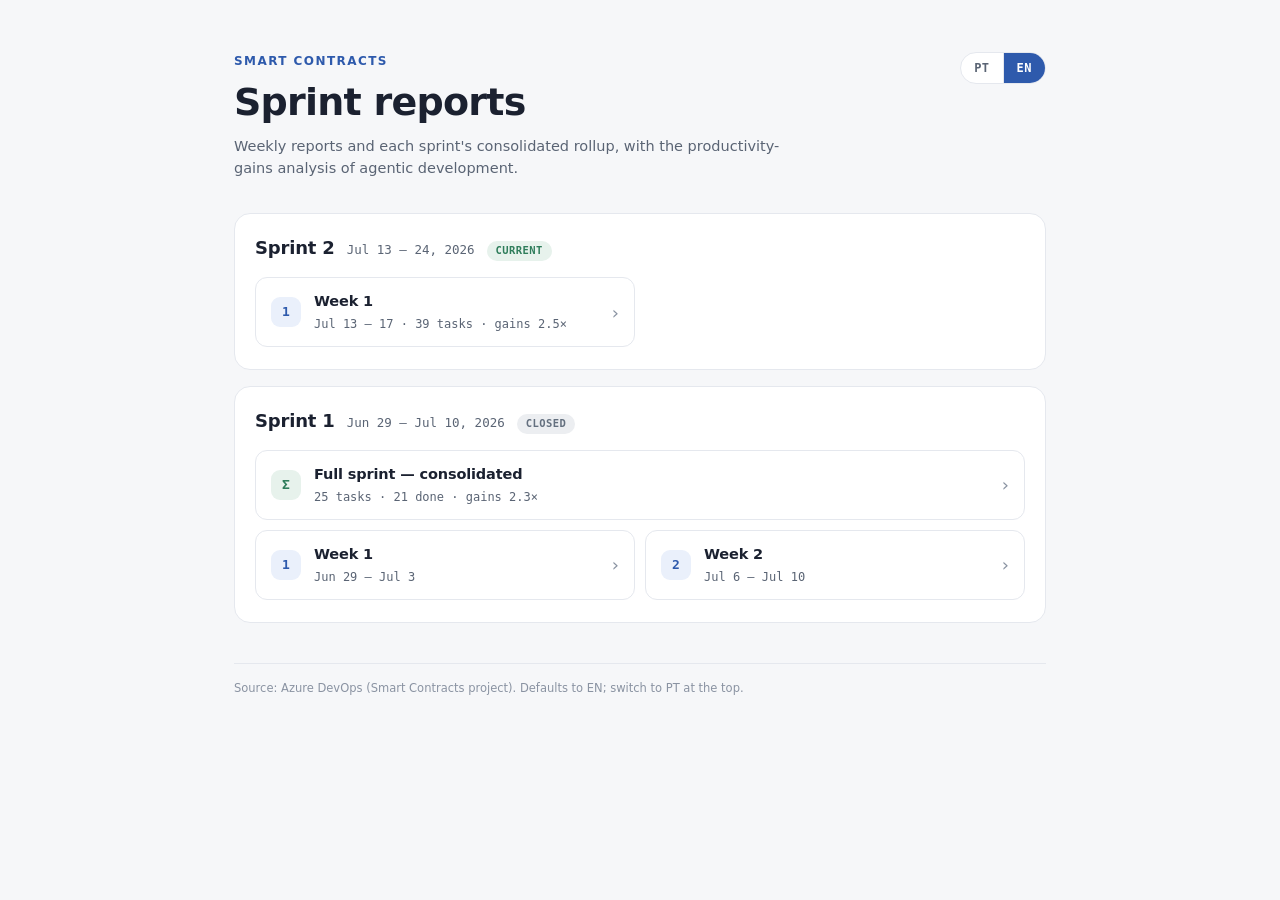
==== commit e597bcf9: "publish sprint report (source 60cc5437b1388756a064433964c52d0aa116dd9b) henzogomes-ciandt/sprint-rep" ====
--- a/index.html
+++ b/index.html
@@ -41,6 +41,7 @@
   .sprint-head h2 { font-size: 18px; font-weight: 700; letter-spacing: -0.01em; margin: 0; }
   .sprint-head .range { font-family: var(--mono); font-size: 12.5px; color: var(--muted); font-variant-numeric: tabular-nums; }
   .badge { font-size: 10.5px; font-weight: 700; font-family: var(--mono); letter-spacing: .04em; text-transform: uppercase; padding: 2px 9px; border-radius: 999px; background: var(--good-soft); color: var(--good); }
+  .badge.closed { background: var(--neutral-soft); color: var(--neutral); }
 
   .links { margin-top: 16px; display: grid; grid-template-columns: 1fr; gap: 10px; }
   .lk { display: flex; align-items: center; gap: 13px; text-decoration: none; color: inherit; border: 1px solid var(--border); border-radius: 12px; padding: 13px 15px; transition: background-color .15s ease, border-color .15s ease; }
@@ -76,9 +77,26 @@
   <div class="sprints">
     <section class="sprint">
       <div class="sprint-head">
+        <h2>Sprint 2</h2>
+        <span class="range"><span class="t-pt">13 – 24 jul 2026</span><span class="t-en">Jul 13 – 24, 2026</span></span>
+        <span class="badge"><span class="t-pt">atual</span><span class="t-en">current</span></span>
+      </div>
+      <div class="links">
+        <a class="lk week" href="sprint-2/week-1/index.html">
+          <span class="ico">1</span>
+          <span class="lk-main">
+            <div class="lk-title"><span class="t-pt">Semana 1</span><span class="t-en">Week 1</span></div>
+            <div class="lk-meta"><span class="t-pt">13 – 17 jul · 39 tasks · ganhos 2,5×</span><span class="t-en">Jul 13 – 17 · 39 tasks · gains 2.5×</span></div>
+          </span>
+          <span class="arrow">›</span>
+        </a>
+      </div>
+    </section>
+    <section class="sprint">
+      <div class="sprint-head">
         <h2>Sprint 1</h2>
         <span class="range"><span class="t-pt">29 jun – 10 jul 2026</span><span class="t-en">Jun 29 – Jul 10, 2026</span></span>
-        <span class="badge"><span class="t-pt">atual</span><span class="t-en">current</span></span>
+        <span class="badge closed"><span class="t-pt">encerrada</span><span class="t-en">closed</span></span>
       </div>
       <div class="links">
         <a class="lk full" href="sprint-1/index.html">
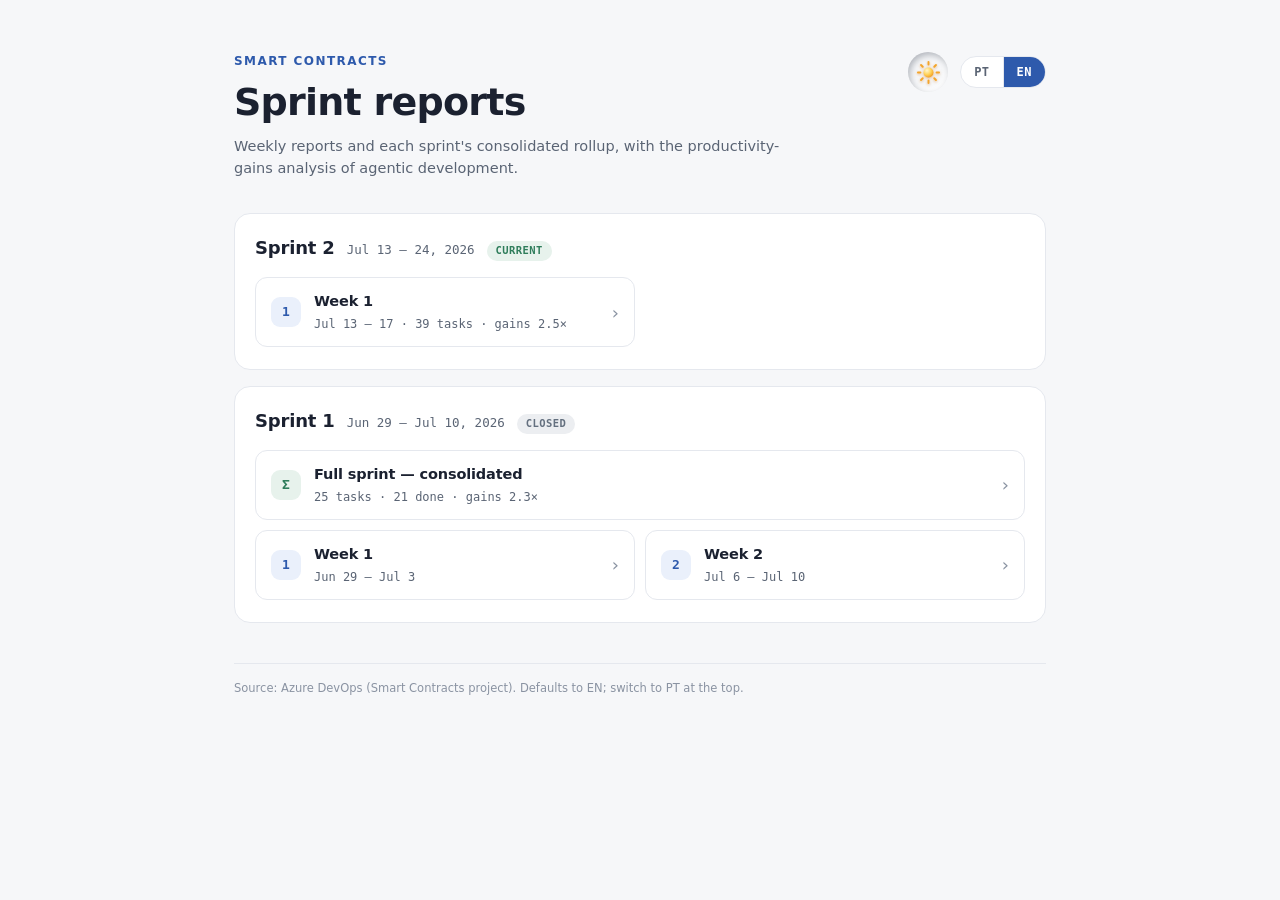
==== commit 48132880: "publish sprint report (source 4158a7c5537c263f295942fc0a715898b9058612) henzogomes-ciandt/sprint-rep" ====
--- a/index.html
+++ b/index.html
@@ -5,16 +5,13 @@
 <meta name="viewport" content="width=device-width, initial-scale=1">
 <meta name="description" content="Sprint reports — Smart Contracts">
 <title>Sprint Reports — Smart Contracts</title>
+<script>try{if(localStorage.getItem('report-theme')==='dark')document.documentElement.setAttribute('data-theme','dark');}catch(e){}</script>
+<link rel="stylesheet" href="assets/report.css">
 <style>
-  :root {
-    --ground: #f6f7f9; --surface: #ffffff; --ink: #1b2130; --muted: #5a6474; --faint: #8a93a2;
-    --border: #e5e8ee; --accent: #2e5aac; --accent-soft: #eaf0fb;
-    --good: #2f7d5b; --good-soft: #e7f2ec; --wait: #9a6a12; --wait-soft: #f6eede;
-    --prog: #4b57a6; --prog-soft: #ecedf8; --neutral: #64707f; --neutral-soft: #eceef1;
-    --hover: #eef2fb;
-    --sans: ui-sans-serif, system-ui, -apple-system, "Segoe UI", Roboto, Helvetica, Arial, sans-serif;
-    --mono: ui-monospace, SFMono-Regular, "SF Mono", Menlo, Consolas, monospace;
-  }
+  [data-theme="dark"] .lk:hover { border-color: #33405a; }
+
+  /* theme toggle placement (toggle skin + palette live in assets/report.css) */
+  .controls { display: inline-flex; align-items: center; gap: 12px; }
   * { box-sizing: border-box; }
   body { margin: 0; background: var(--ground); color: var(--ink); font-family: var(--sans); line-height: 1.5; -webkit-font-smoothing: antialiased; }
   .wrap { max-width: 860px; margin: 0 auto; padding: 52px 24px 72px; }
@@ -68,9 +65,35 @@
       <h1><span class="t-pt">Relatórios de sprint</span><span class="t-en">Sprint reports</span></h1>
       <p class="sub"><span class="t-pt">Relatórios semanais e o consolidado de cada sprint, com a análise de ganhos de produtividade do desenvolvimento agêntico.</span><span class="t-en">Weekly reports and each sprint's consolidated rollup, with the productivity-gains analysis of agentic development.</span></p>
     </div>
-    <div class="langsw" role="group" aria-label="Language / Idioma">
-      <button type="button" class="lang" data-lang-set="pt" aria-pressed="false">PT</button>
-      <button type="button" class="lang" data-lang-set="en" aria-pressed="true">EN</button>
+    <div class="controls">
+      <button type="button" class="theme-toggle" id="themeToggle" aria-label="Toggle dark theme" aria-pressed="false" title="Toggle theme">
+        <span class="tt-socket">
+          <svg class="tt-icon" viewBox="0 0 24 24" aria-hidden="true">
+            <defs>
+              <radialGradient id="ttsun" cx="35%" cy="30%" r="75%"><stop offset="0%" stop-color="#fff6cf"/><stop offset="55%" stop-color="#ffd35a"/><stop offset="100%" stop-color="#f39c1f"/></radialGradient>
+              <radialGradient id="ttmoon" cx="35%" cy="30%" r="80%"><stop offset="0%" stop-color="#f4f7ff"/><stop offset="60%" stop-color="#cfd8ea"/><stop offset="100%" stop-color="#9fabc4"/></radialGradient>
+              <mask id="ttcrescent"><rect x="0" y="0" width="24" height="24" fill="#fff"/><circle cx="17.5" cy="7.5" r="7" fill="#000"/></mask>
+            </defs>
+            <g class="tt-sun">
+              <g class="tt-rays">
+                <line x1="12" y1="1" x2="12" y2="3.6"/><line x1="12" y1="20.4" x2="12" y2="23"/>
+                <line x1="1" y1="12" x2="3.6" y2="12"/><line x1="20.4" y1="12" x2="23" y2="12"/>
+                <line x1="4.2" y1="4.2" x2="6" y2="6"/><line x1="18" y1="18" x2="19.8" y2="19.8"/>
+                <line x1="19.8" y1="4.2" x2="18" y2="6"/><line x1="6" y1="18" x2="4.2" y2="19.8"/>
+              </g>
+              <circle cx="12" cy="12" r="5.2" fill="url(#ttsun)"/>
+            </g>
+            <g class="tt-moon">
+              <circle cx="12" cy="12" r="6.6" fill="url(#ttmoon)" mask="url(#ttcrescent)"/>
+              <circle class="crater" cx="10" cy="10" r="1.1"/><circle class="crater" cx="8.6" cy="14" r="0.8"/><circle class="crater" cx="12.6" cy="14.4" r="1.4"/>
+            </g>
+          </svg>
+        </span>
+      </button>
+      <div class="langsw" role="group" aria-label="Language / Idioma">
+        <button type="button" class="lang" data-lang-set="pt" aria-pressed="false">PT</button>
+        <button type="button" class="lang" data-lang-set="en" aria-pressed="true">EN</button>
+      </div>
     </div>
   </header>
 
@@ -130,6 +153,7 @@
   <footer><span class="t-pt">Fonte: Azure DevOps (projeto Smart Contracts). Padrão EN; alterne para PT no topo.</span><span class="t-en">Source: Azure DevOps (Smart Contracts project). Defaults to EN; switch to PT at the top.</span></footer>
 </div>
 
+<script src="assets/report.js"></script>
 <script>
   (function () {
     var root = document.documentElement;
--- a/assets/report.css
+++ b/assets/report.css
@@ -0,0 +1,65 @@
+/* ===========================================================================
+   Smart Contracts sprint reports — shared theme layer
+   Loaded by every page BEFORE its own inline <style>. Owns: the color palette
+   (light + dark), color-scheme, the skeuomorphic sun/moon theme toggle, and the
+   smooth cross-fade when switching modes. Page-specific layout and dark
+   overrides (e.g. .controls positioning, row-hover colors) stay inline.
+   The palette is a UNION of every page's variables; unused names are harmless.
+   =========================================================================== */
+
+:root {
+  --ground: #f6f7f9; --surface: #ffffff; --ink: #1b2130; --muted: #5a6474; --faint: #8a93a2;
+  --border: #e5e8ee; --accent: #2e5aac; --accent-soft: #eaf0fb;
+  --good: #2f7d5b; --good-soft: #e7f2ec;
+  --wait: #9a6a12; --wait-soft: #f6eede;
+  --warn: #9a6a12; --warn-soft: #f6eede; --warn-bd: #e6d6ad;
+  --prog: #4b57a6; --prog-soft: #ecedf8;
+  --acc: #7a4bab; --acc-soft: #efe9f7;
+  --neutral: #64707f; --neutral-soft: #eceef1; --hover: #eef2fb;
+  --sans: ui-sans-serif, system-ui, -apple-system, "Segoe UI", Roboto, Helvetica, Arial, sans-serif;
+  --mono: ui-monospace, SFMono-Regular, "SF Mono", Menlo, Consolas, monospace;
+}
+[data-theme="dark"] {
+  --ground: #10141d; --surface: #191f2b; --ink: #e7ebf3; --muted: #9aa5b8; --faint: #6a7688;
+  --border: #2a3242; --accent: #7d9be6; --accent-soft: #1f2a44;
+  --good: #57c08e; --good-soft: #14271e;
+  --wait: #d6a94e; --wait-soft: #2c2413;
+  --warn: #d6a94e; --warn-soft: #2c2413; --warn-bd: #43371c;
+  --prog: #8f9ae0; --prog-soft: #22283f;
+  --acc: #b98fe0; --acc-soft: #2a2140;
+  --neutral: #8892a3; --neutral-soft: #232b3a; --hover: #1b2333;
+}
+html { color-scheme: light; }
+html[data-theme="dark"] { color-scheme: dark; }
+
+/* smooth cross-fade on theme switch — low specificity, so any element with its
+   own transition (hover states, the toggle icon) keeps it. No transition fires
+   on load: the FOUC head script sets the theme before first paint. */
+*, *::before, *::after {
+  transition: background-color .38s ease, border-color .38s ease, color .38s ease, fill .38s ease, box-shadow .38s ease;
+}
+
+/* ── theme toggle — recessed skeuomorphic sun/moon ── */
+.theme-toggle { appearance: none; border: 0; background: transparent; padding: 0; margin: 0; width: 40px; height: 40px; border-radius: 50%; cursor: pointer; flex-shrink: 0; }
+.tt-socket { display: grid; place-items: center; width: 40px; height: 40px; border-radius: 50%; background: var(--ground);
+  box-shadow: inset 2px 3px 6px rgba(10,20,40,.28), inset -2px -3px 6px rgba(255,255,255,.75); transition: box-shadow .3s ease; }
+[data-theme="dark"] .tt-socket { background: radial-gradient(circle at 50% 42%, #2b3444, #1a212f); box-shadow: inset 2px 3px 6px rgba(0,0,0,.5), inset -2px -3px 6px rgba(255,255,255,.09); }
+.theme-toggle:hover .tt-socket { box-shadow: inset 1px 2px 5px rgba(10,20,40,.32), inset -1px -2px 5px rgba(255,255,255,.82); }
+[data-theme="dark"] .theme-toggle:hover .tt-socket { background: radial-gradient(circle at 50% 42%, #333d50, #1e2534); box-shadow: inset 1px 2px 5px rgba(0,0,0,.55), inset -1px -2px 5px rgba(255,255,255,.12); }
+.theme-toggle:active .tt-socket { box-shadow: inset 3px 4px 7px rgba(10,20,40,.34), inset -1px -1px 3px rgba(255,255,255,.6); }
+.theme-toggle:focus-visible { outline: 2px solid var(--accent); outline-offset: 2px; }
+.tt-icon { width: 23px; height: 23px; overflow: visible; display: block; }
+.tt-icon > g { transform-origin: 12px 12px; transition: transform .55s cubic-bezier(.5,1.7,.5,1), opacity .35s ease; }
+.tt-sun { filter: drop-shadow(0 1px 1.5px rgba(210,120,20,.55)); }
+.tt-moon { filter: drop-shadow(0 0 3px rgba(196,212,244,.6)) drop-shadow(0 0 6px rgba(150,170,215,.32)); }
+.tt-rays line { stroke: #f4a52a; stroke-width: 2; stroke-linecap: round; }
+.tt-moon .crater { fill: #8f9bb3; opacity: .5; }
+.tt-moon { opacity: 0; transform: scale(.4) rotate(-80deg); }
+.tt-sun  { opacity: 1; transform: scale(1) rotate(0deg); }
+[data-theme="dark"] .tt-sun  { opacity: 0; transform: scale(.4) rotate(80deg); }
+[data-theme="dark"] .tt-moon { opacity: 1; transform: scale(1) rotate(0deg); }
+
+@media (prefers-reduced-motion: reduce) {
+  *, *::before, *::after { transition: none; }
+  .tt-icon > g { transition: opacity .2s ease; }
+}
